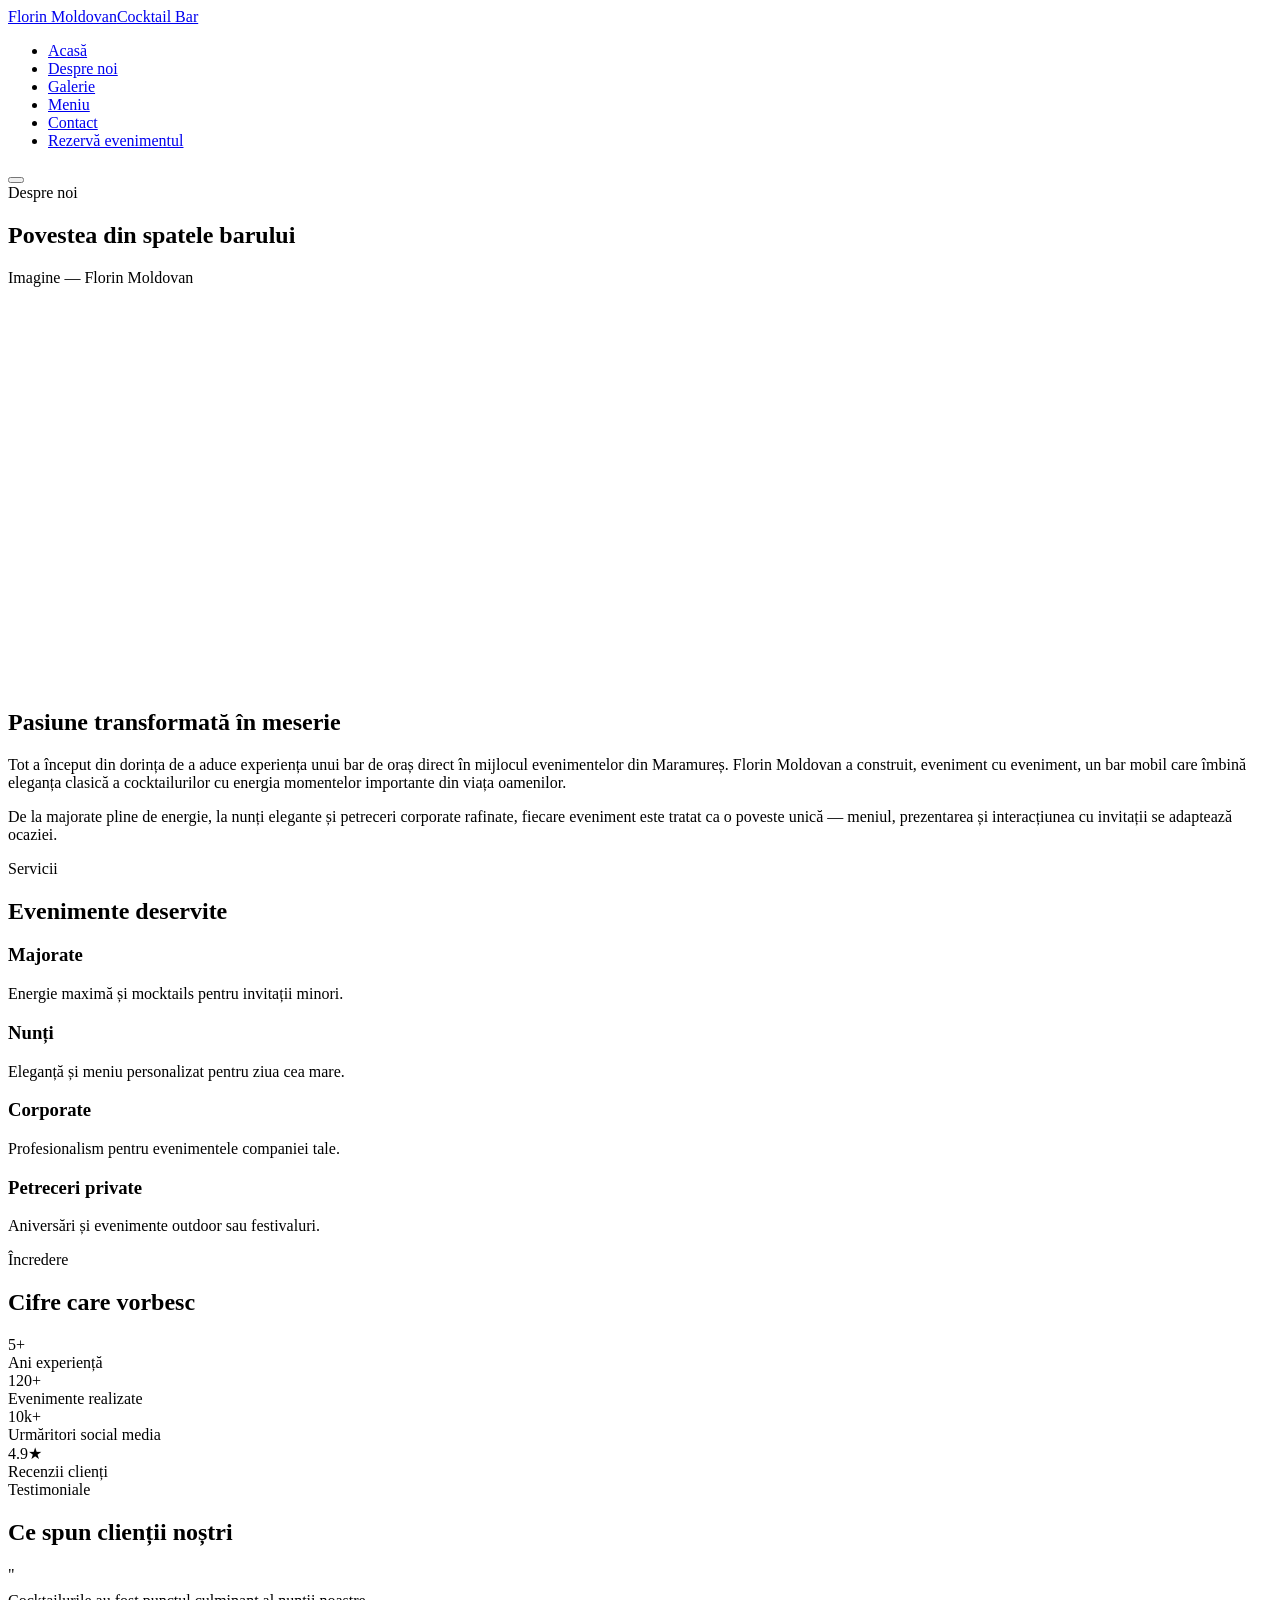
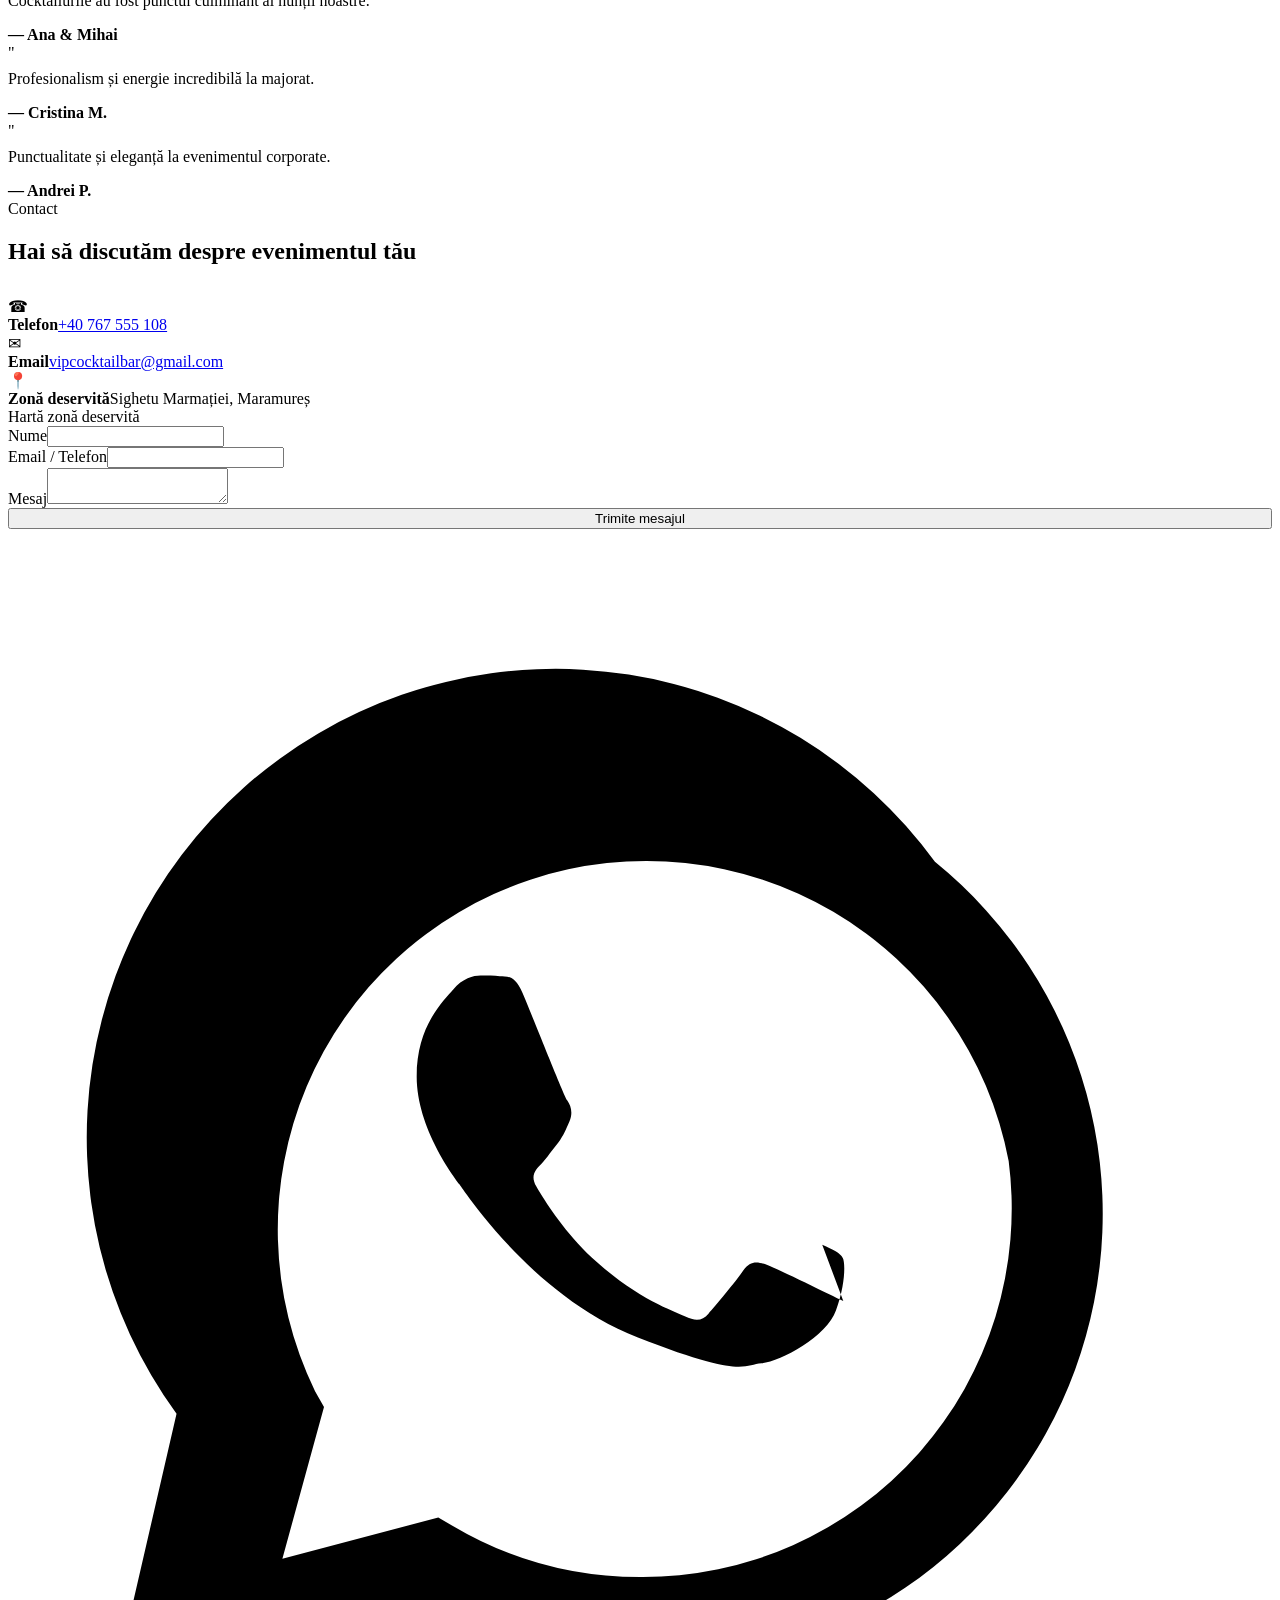
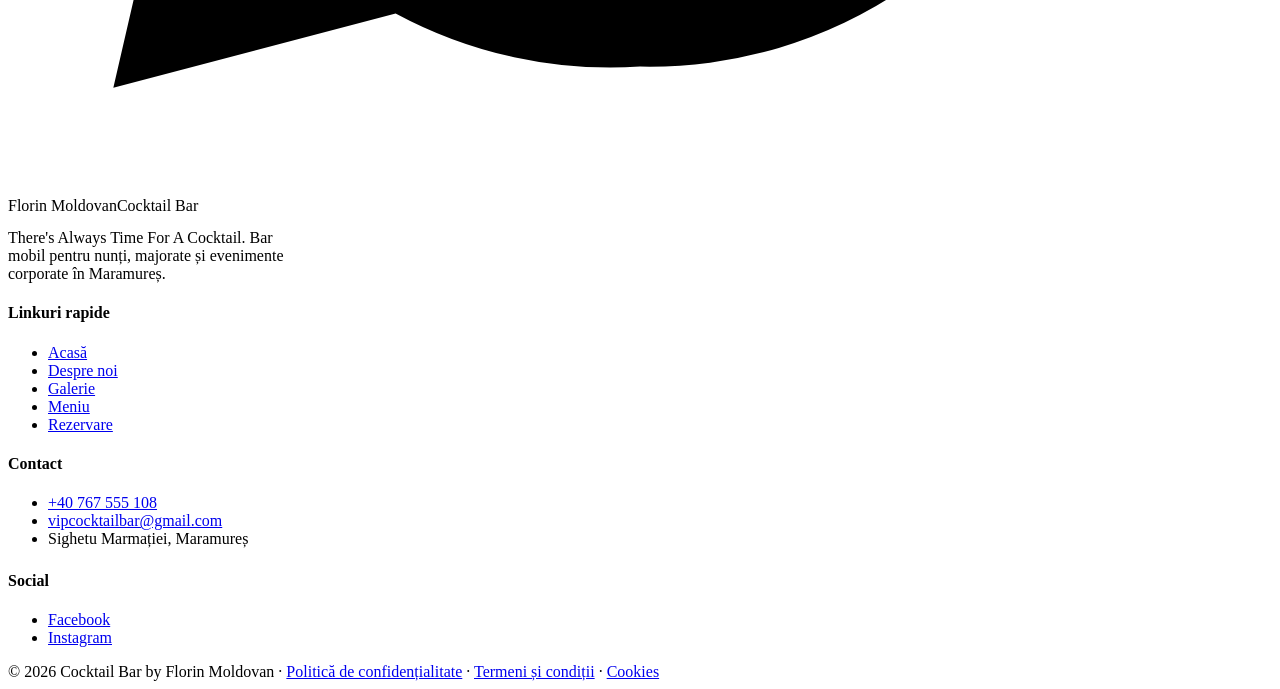
==== index.html @ de0e1ce4 "Add files via upload" ====
<!DOCTYPE html>
<html lang="ro">
<head>
<meta charset="UTF-8">
<meta name="viewport" content="width=device-width, initial-scale=1.0">
<title>Despre noi | Cocktail Bar by Florin Moldovan</title>
<meta name="description" content="Povestea lui Florin Moldovan și a barului mobil de cocktailuri din Maramureș.">
<link rel="preconnect" href="https://fonts.googleapis.com">
<link href="https://fonts.googleapis.com/css2?family=Cormorant:ital,wght@0,500;0,600;1,500&family=Cinzel:wght@500;600&family=Jost:wght@400;500;600&display=swap" rel="stylesheet">
<link rel="stylesheet" href="css/style.css">
</head>
<body>

<header class="site-header">
  <div class="container">
    <a href="index.html" class="logo">Florin Moldovan<span>Cocktail Bar</span></a>
    <nav>
      <ul class="nav-links">
        <li><a href="index.html">Acasă</a></li>
        <li><a href="despre.html" class="active">Despre noi</a></li>
        <li><a href="galerie.html">Galerie</a></li>
        <li><a href="meniu.html">Meniu</a></li>
        <li><a href="contact.html">Contact</a></li>
        <li><a href="rezervare.html" class="btn btn-primary">Rezervă evenimentul</a></li>
      </ul>
    </nav>
    <button class="burger" aria-label="Meniu"><span></span><span></span><span></span></button>
  </div>
</header>

<section class="page-hero">
  <div class="container fade-up">
    <span class="eyebrow">Despre noi</span>
    <h1>Povestea din spatele barului</h1>
  </div>
</section>

<section style="padding-top:0;">
  <div class="container">
    <div class="grid grid-2" style="align-items:center;">
      <div class="ph fade-up" style="height:420px;">Imagine — Florin Moldovan</div>
      <div class="fade-up">
        <h2>Pasiune transformată în meserie</h2>
        <p style="margin-top:18px;">Tot a început din dorința de a aduce experiența unui bar de oraș direct în mijlocul evenimentelor din Maramureș. Florin Moldovan a construit, eveniment cu eveniment, un bar mobil care îmbină eleganța clasică a cocktailurilor cu energia momentelor importante din viața oamenilor.</p>
        <p style="margin-top:14px;">De la majorate pline de energie, la nunți elegante și petreceri corporate rafinate, fiecare eveniment este tratat ca o poveste unică — meniul, prezentarea și interacțiunea cu invitații se adaptează ocaziei.</p>
      </div>
    </div>
  </div>
</section>

<section style="background:var(--bg-charcoal);">
  <div class="container">
    <div class="section-head fade-up">
      <span class="eyebrow">Servicii</span>
      <h2>Evenimente deservite</h2>
    </div>
    <div class="grid grid-4">
      <div class="card fade-up"><h3>Majorate</h3><p style="margin-top:8px;">Energie maximă și mocktails pentru invitații minori.</p></div>
      <div class="card fade-up"><h3>Nunți</h3><p style="margin-top:8px;">Eleganță și meniu personalizat pentru ziua cea mare.</p></div>
      <div class="card fade-up"><h3>Corporate</h3><p style="margin-top:8px;">Profesionalism pentru evenimentele companiei tale.</p></div>
      <div class="card fade-up"><h3>Petreceri private</h3><p style="margin-top:8px;">Aniversări și evenimente outdoor sau festivaluri.</p></div>
    </div>
  </div>
</section>

<section>
  <div class="container">
    <div class="section-head fade-up">
      <span class="eyebrow">Încredere</span>
      <h2>Cifre care vorbesc</h2>
    </div>
    <div class="stats fade-up">
      <div><div class="stat-num">5+</div><div class="stat-label">Ani experiență</div></div>
      <div><div class="stat-num">120+</div><div class="stat-label">Evenimente realizate</div></div>
      <div><div class="stat-num">10k+</div><div class="stat-label">Urmăritori social media</div></div>
      <div><div class="stat-num">4.9★</div><div class="stat-label">Recenzii clienți</div></div>
    </div>
  </div>
</section>

<section style="background:var(--bg-charcoal);">
  <div class="container">
    <div class="section-head fade-up">
      <span class="eyebrow">Testimoniale</span>
      <h2>Ce spun clienții noștri</h2>
    </div>
    <div class="grid grid-3">
      <div class="card fade-up"><span class="quote-mark">"</span><p style="margin-top:8px;">Cocktailurile au fost punctul culminant al nunții noastre.</p><strong style="display:block;margin-top:14px;color:var(--ivory-text);">— Ana &amp; Mihai</strong></div>
      <div class="card fade-up"><span class="quote-mark">"</span><p style="margin-top:8px;">Profesionalism și energie incredibilă la majorat.</p><strong style="display:block;margin-top:14px;color:var(--ivory-text);">— Cristina M.</strong></div>
      <div class="card fade-up"><span class="quote-mark">"</span><p style="margin-top:8px;">Punctualitate și eleganță la evenimentul corporate.</p><strong style="display:block;margin-top:14px;color:var(--ivory-text);">— Andrei P.</strong></div>
    </div>
  </div>
</section>

<section class="contact-section" id="contact">
  <div class="container">
    <div class="contact-grid">
      <div class="fade-up">
        <span class="eyebrow">Contact</span>
        <h2>Hai să discutăm despre evenimentul tău</h2>
        <div style="margin-top:32px;">
          <div class="contact-info-item"><span class="icon">☎</span><div><strong>Telefon</strong><a href="tel:+40767555108">+40 767 555 108</a></div></div>
          <div class="contact-info-item"><span class="icon">✉</span><div><strong>Email</strong><a href="mailto:vipcocktailbar@gmail.com">vipcocktailbar@gmail.com</a></div></div>
          <div class="contact-info-item"><span class="icon">📍</span><div><strong>Zonă deservită</strong><span style="color:var(--text-muted);">Sighetu Marmației, Maramureș</span></div></div>
        </div>
        <div class="ph map-ph">Hartă zonă deservită</div>
      </div>
      <div class="card fade-up">
        <form data-form>
          <div class="form-field"><label for="c-name">Nume</label><input type="text" id="c-name" required></div>
          <div class="form-field"><label for="c-contact">Email / Telefon</label><input type="text" id="c-contact" required></div>
          <div class="form-field"><label for="c-message">Mesaj</label><textarea id="c-message" required></textarea></div>
          <button type="submit" class="btn btn-primary" style="width:100%;">Trimite mesajul</button>
          <p class="form-success" style="display:none;color:var(--gold-300);margin-top:14px;">Mulțumim! Te contactăm cât mai rapid.</p>
        </form>
      </div>
    </div>
  </div>
</section>

<a href="https://wa.me/40767555108" class="whatsapp-float" aria-label="WhatsApp" target="_blank" rel="noopener">
  <svg viewBox="0 0 24 24"><path d="M17.6 6.32A8.6 8.6 0 0 0 3.2 16.8L2 22l5.36-1.41A8.6 8.6 0 0 0 12 21.6a8.6 8.6 0 0 0 5.6-15.28ZM12 19.9a7 7 0 0 1-3.57-.98l-.26-.15-2.96.78.79-2.88-.17-.3A7 7 0 1 1 19 12a7 7 0 0 1-7 7.9Zm3.86-5.24c-.21-.1-1.24-.61-1.43-.68-.19-.07-.33-.1-.47.1-.14.21-.54.68-.66.82-.12.14-.24.15-.45.05-.21-.1-.88-.32-1.67-1.03-.62-.55-1.03-1.23-1.15-1.44-.12-.21-.01-.32.1-.43.1-.1.21-.27.32-.4.1-.14.14-.24.21-.4.07-.16.03-.3-.04-.4-.07-.1-.62-1.5-.85-2.04-.15-.36-.31-.31-.43-.32-.11-.01-.24-.01-.37-.01-.13 0-.34.05-.52.27-.18.21-.69.68-.69 1.65 0 .97.71 1.91.81 2.04.1.13 1.39 2.13 3.39 2.91 1.99.78 1.99.52 2.35.49.36-.03 1.24-.51 1.41-1 .18-.49.18-.91.13-1-.05-.1-.18-.15-.39-.25Z"/></svg>
</a>

<footer>
  <div class="container">
    <div class="footer-grid">
      <div>
        <div class="logo">Florin Moldovan<span>Cocktail Bar</span></div>
        <p style="margin-top:14px;max-width:280px;">There's Always Time For A Cocktail. Bar mobil pentru nunți, majorate și evenimente corporate în Maramureș.</p>
      </div>
      <div>
        <h4>Linkuri rapide</h4>
        <ul>
          <li><a href="index.html">Acasă</a></li>
          <li><a href="despre.html">Despre noi</a></li>
          <li><a href="galerie.html">Galerie</a></li>
          <li><a href="meniu.html">Meniu</a></li>
          <li><a href="rezervare.html">Rezervare</a></li>
        </ul>
      </div>
      <div>
        <h4>Contact</h4>
        <ul>
          <li><a href="tel:+40767555108">+40 767 555 108</a></li>
          <li><a href="mailto:vipcocktailbar@gmail.com">vipcocktailbar@gmail.com</a></li>
          <li><span style="color:var(--text-muted);">Sighetu Marmației, Maramureș</span></li>
        </ul>
        <h4 style="margin-top:24px;">Social</h4>
        <ul>
          <li><a href="#" target="_blank" rel="noopener">Facebook</a></li>
          <li><a href="#" target="_blank" rel="noopener">Instagram</a></li>
        </ul>
      </div>
    </div>
    <div class="footer-bottom">
      © 2026 Cocktail Bar by Florin Moldovan · <a href="#">Politică de confidențialitate</a> · <a href="#">Termeni și condiții</a> · <a href="#">Cookies</a>
    </div>
  </div>
</footer>

<script src="js/main.js"></script>
</body>
</html>
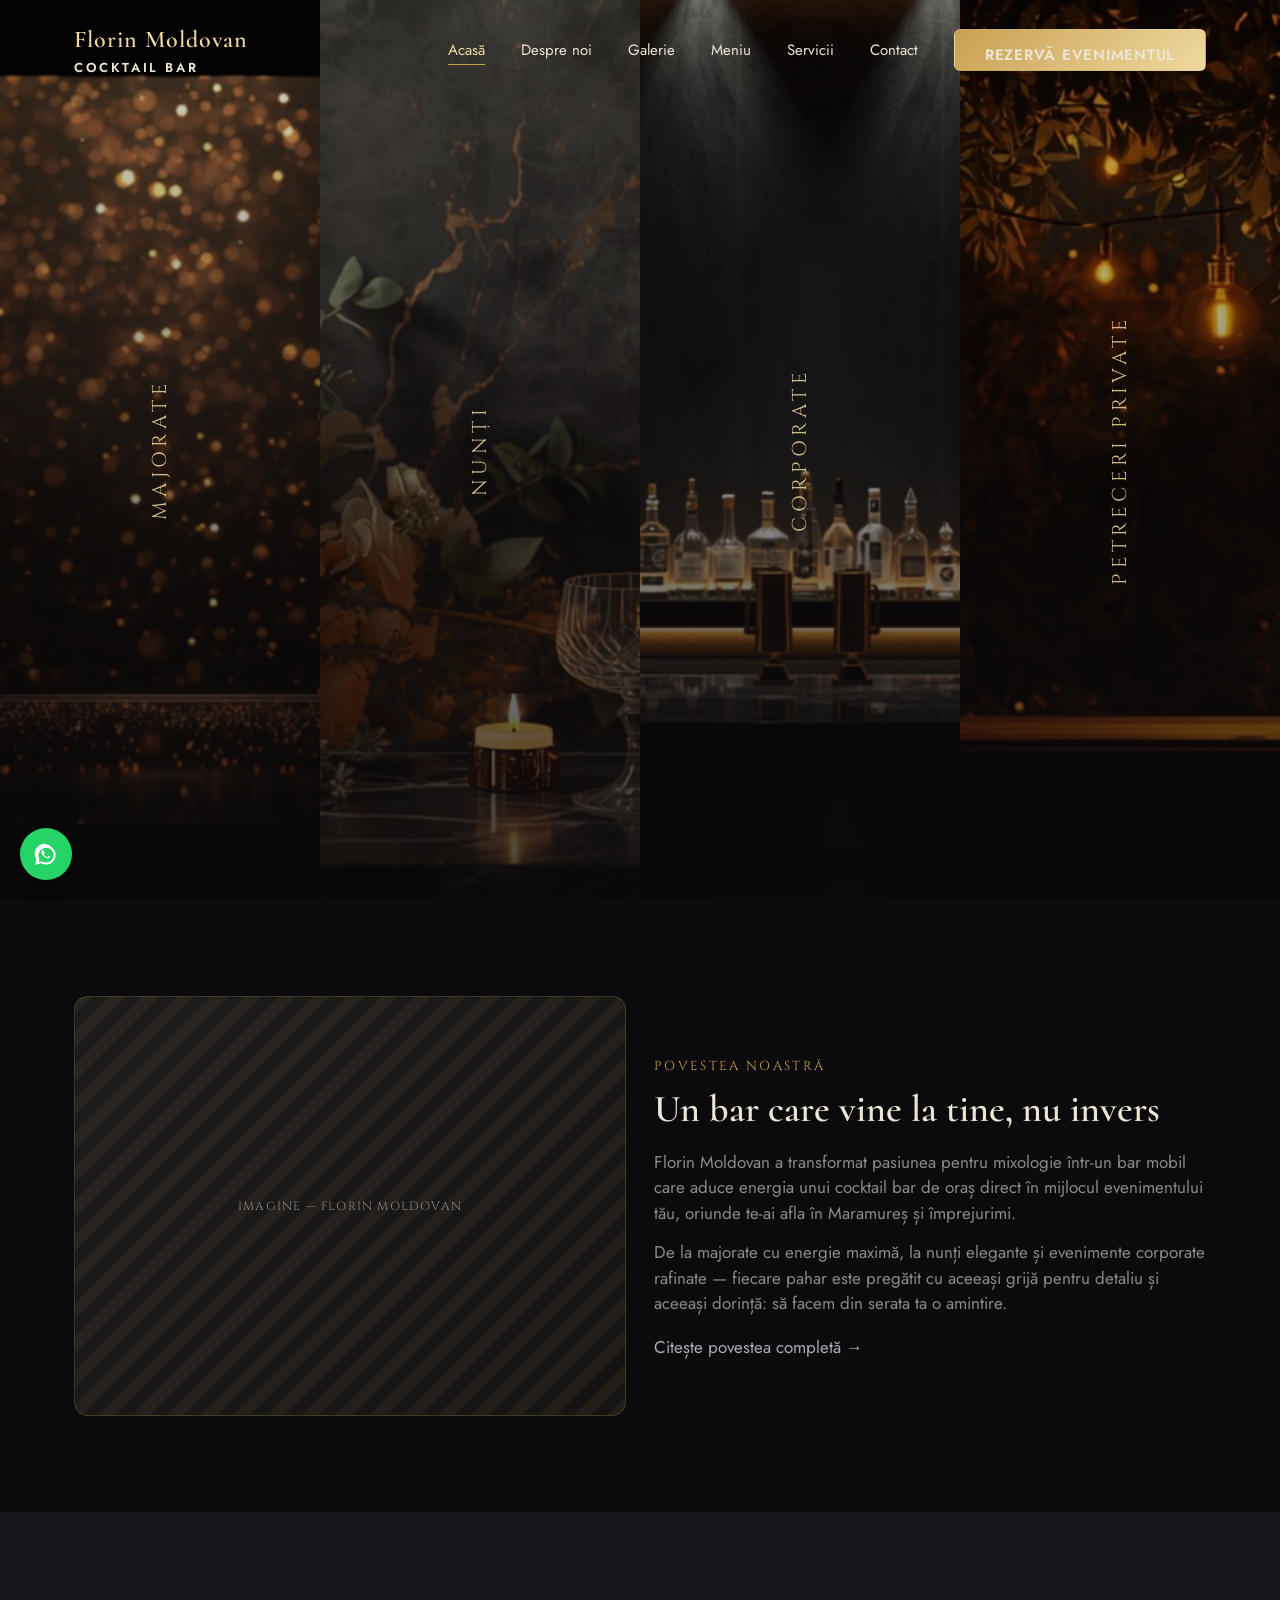
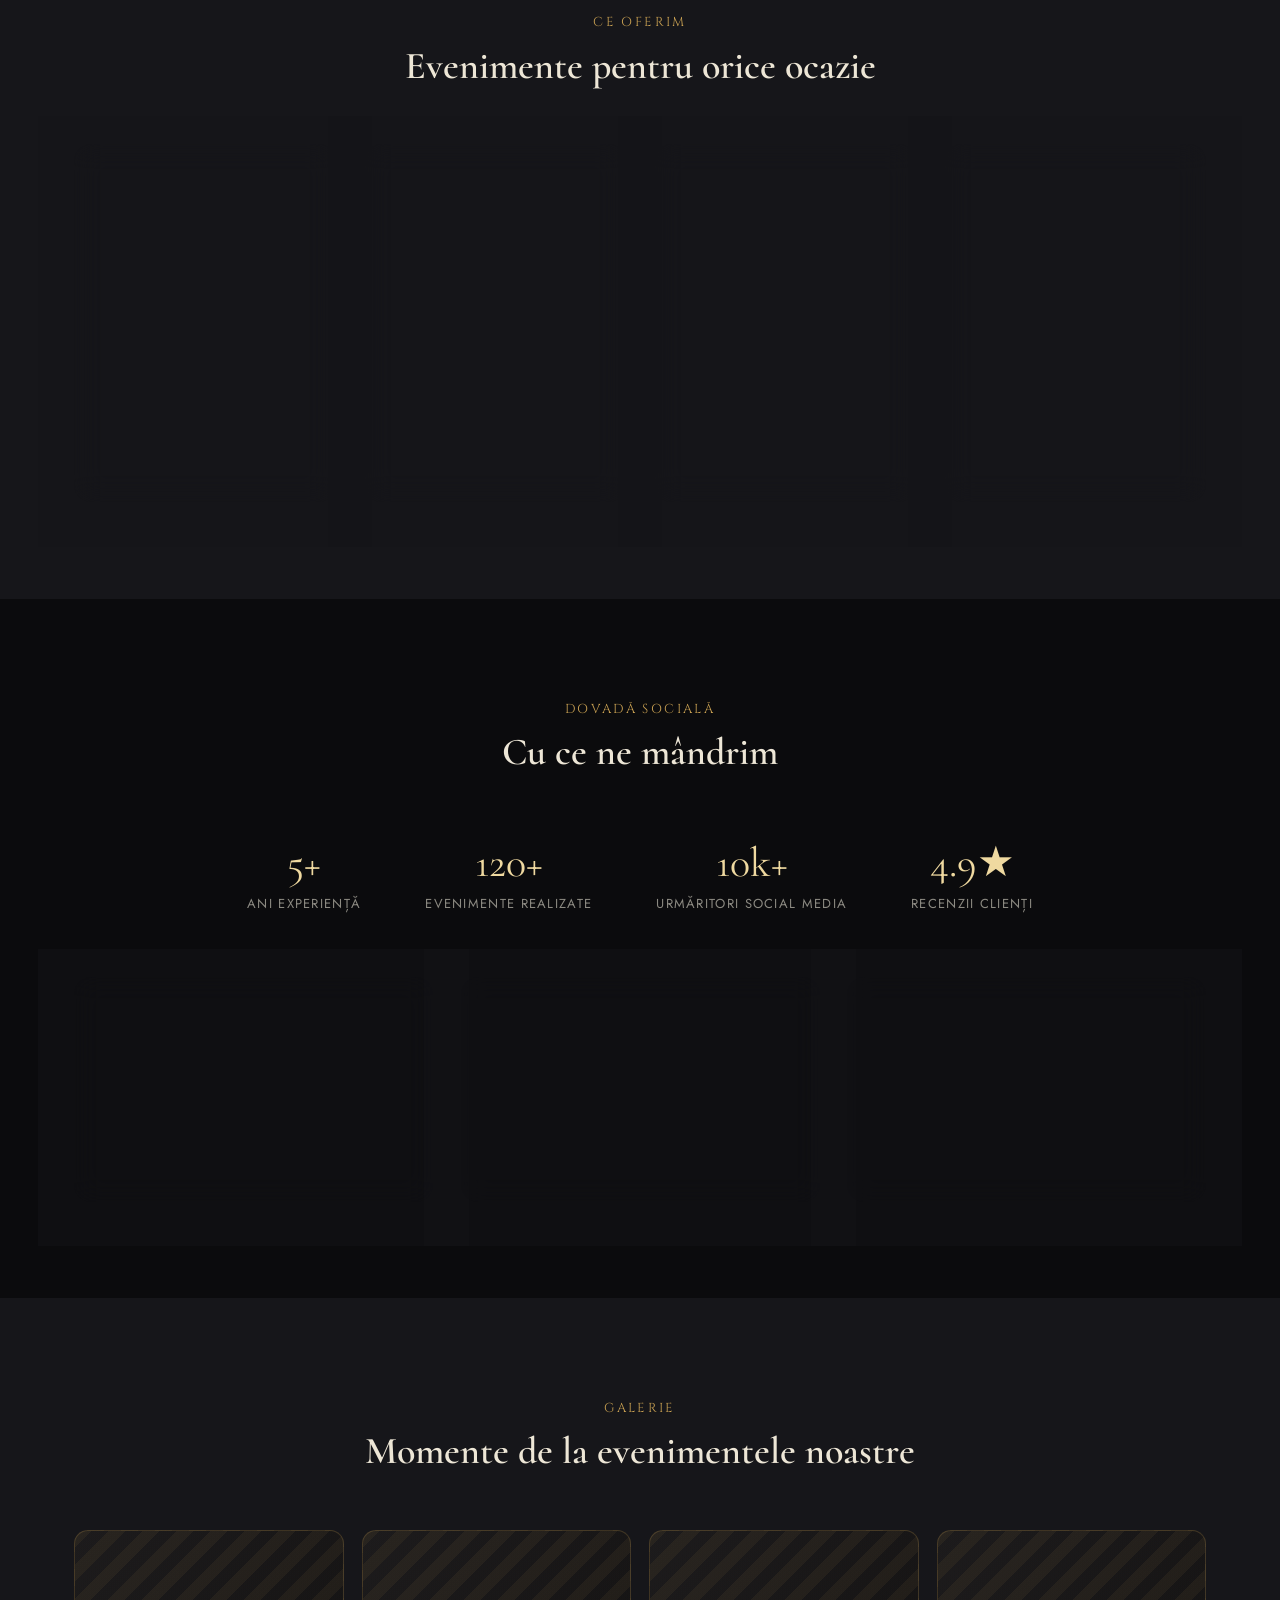
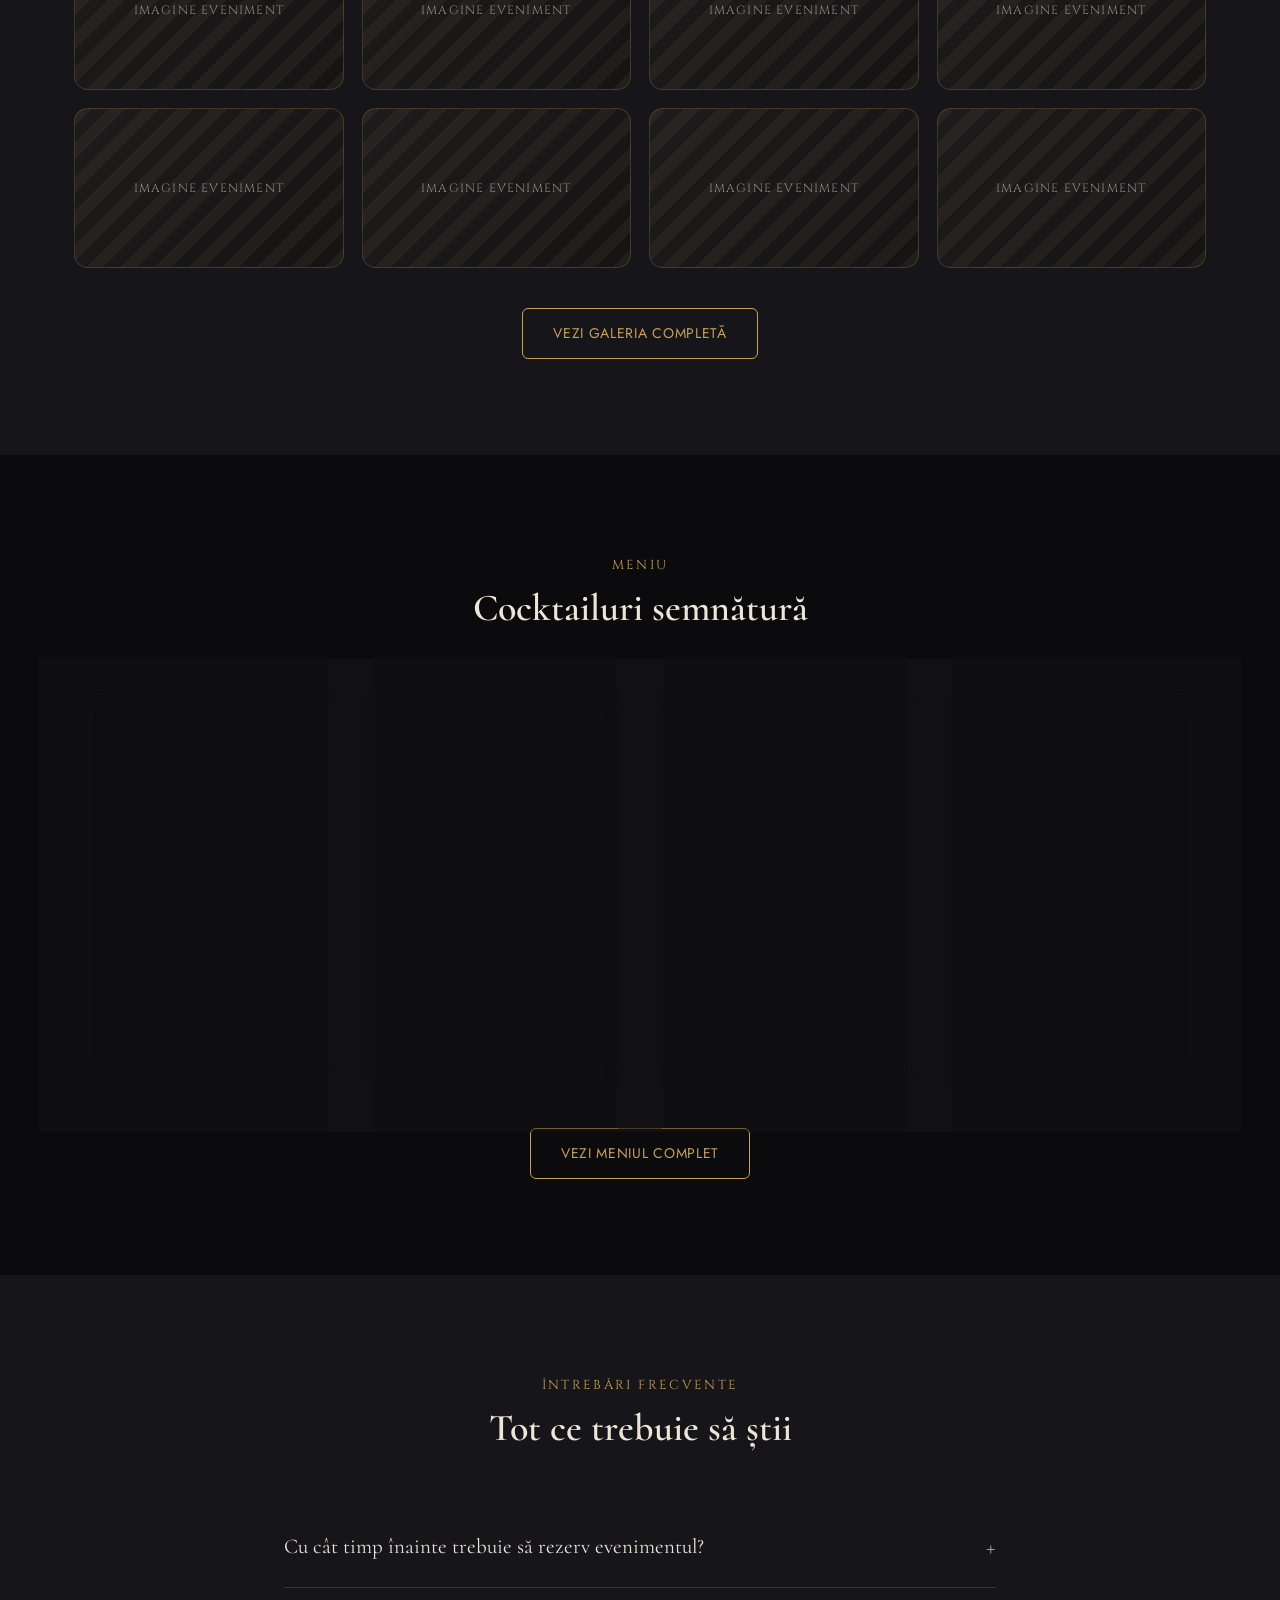
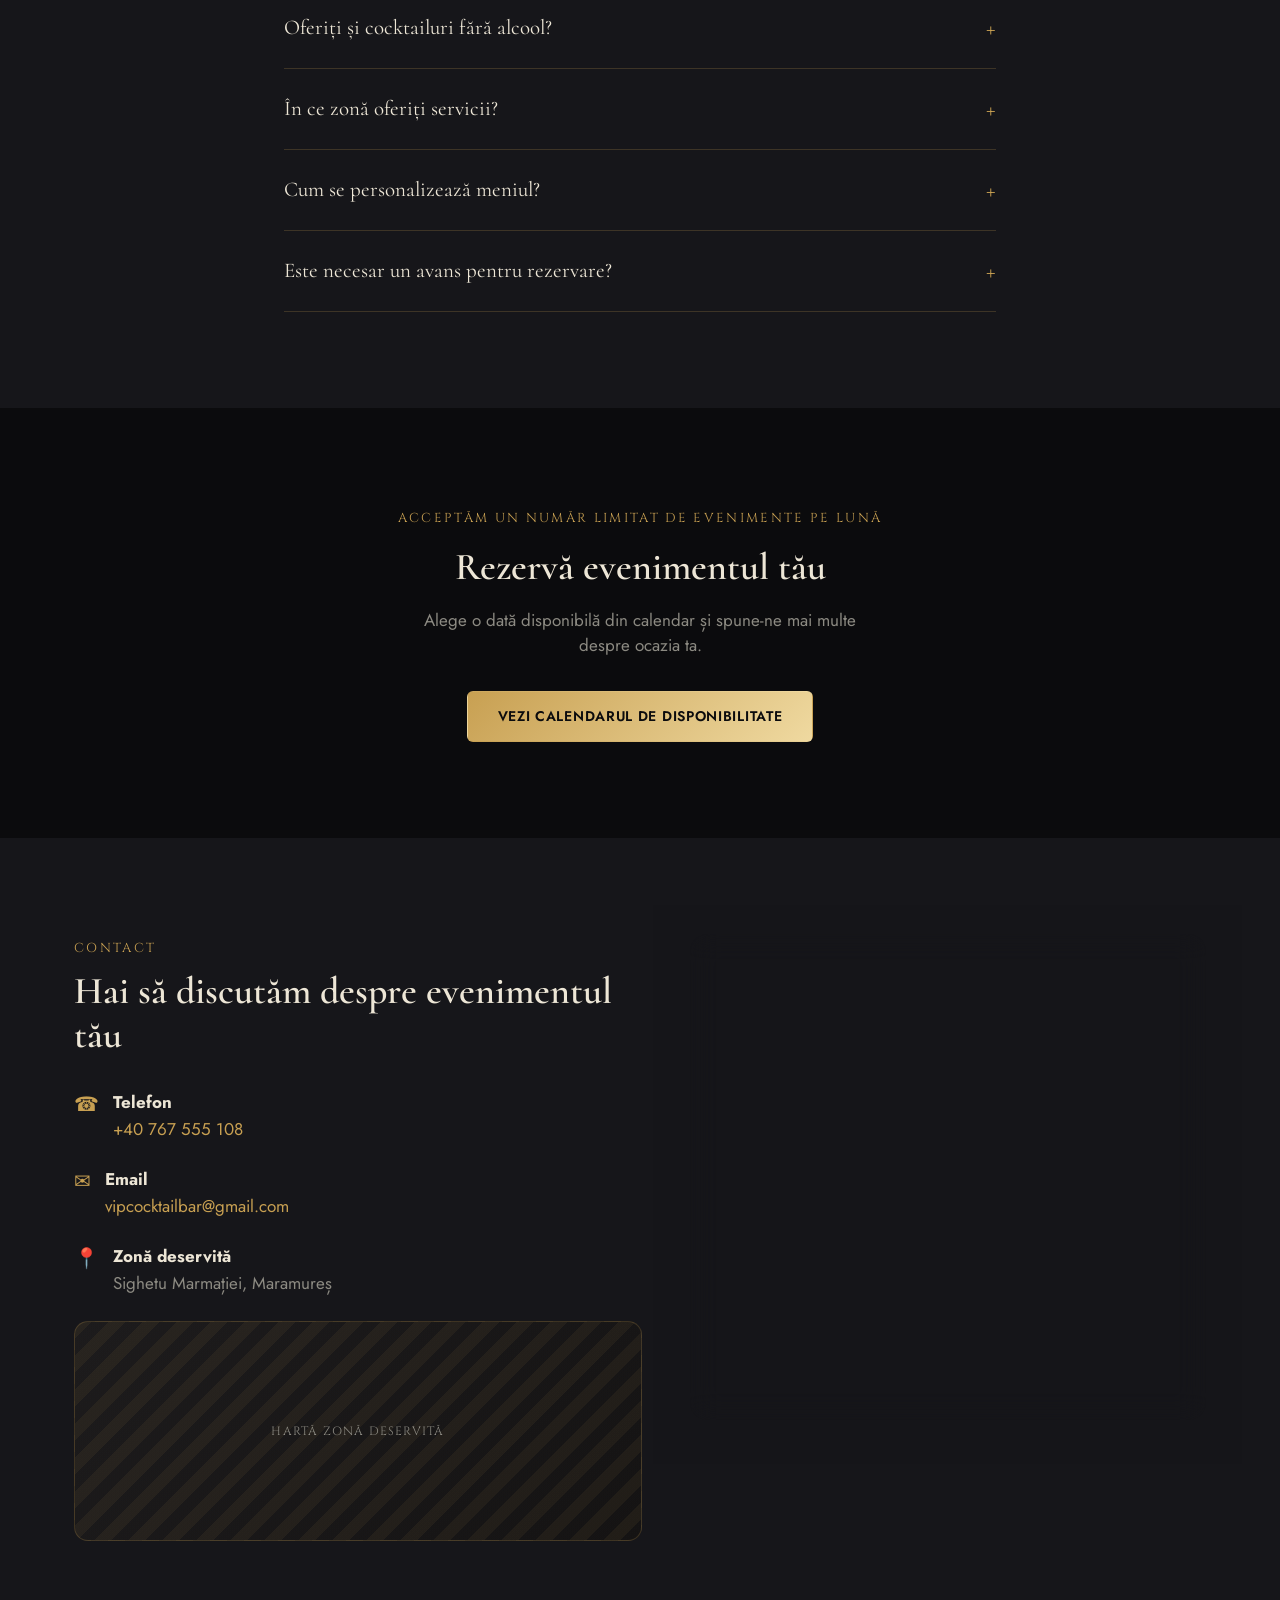
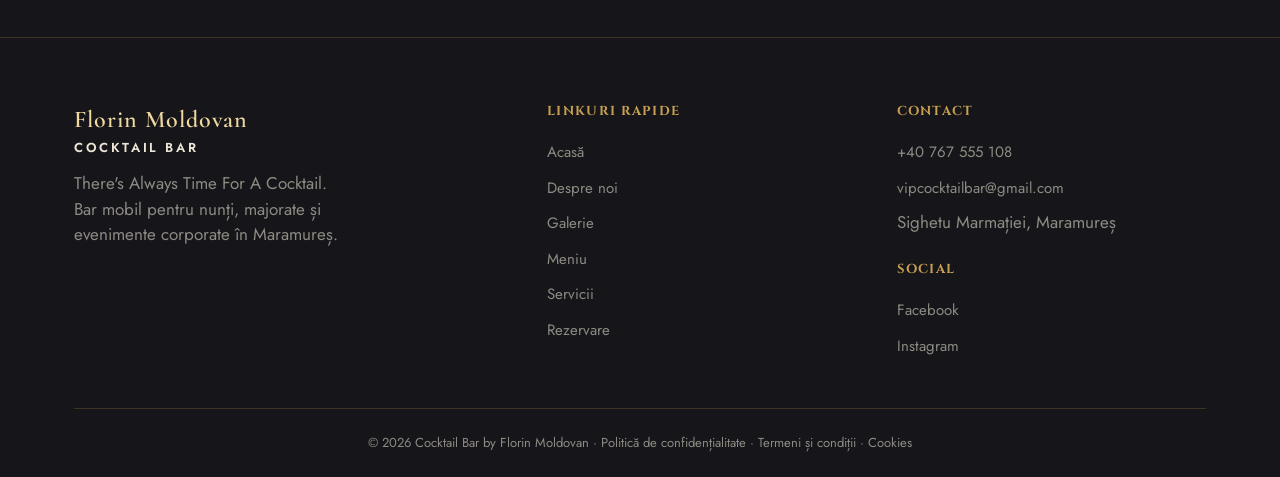
==== commit 403df3ec: "Initial commit: FlorinWebsite static site Co-Authored-By: Claude Sonnet 4.6 <noreply@anthropic.com>" ====
--- a/index.html
+++ b/index.html
@@ -3,8 +3,8 @@
 <head>
 <meta charset="UTF-8">
 <meta name="viewport" content="width=device-width, initial-scale=1.0">
-<title>Despre noi | Cocktail Bar by Florin Moldovan</title>
-<meta name="description" content="Povestea lui Florin Moldovan și a barului mobil de cocktailuri din Maramureș.">
+<title>Cocktail Bar by Florin Moldovan | Bar mobil pentru evenimente, Maramureș</title>
+<meta name="description" content="Bar mobil de cocktailuri pentru nunți, majorate și evenimente corporate în Maramureș. There's Always Time For A Cocktail.">
 <link rel="preconnect" href="https://fonts.googleapis.com">
 <link href="https://fonts.googleapis.com/css2?family=Cormorant:ital,wght@0,500;0,600;1,500&family=Cinzel:wght@500;600&family=Jost:wght@400;500;600&display=swap" rel="stylesheet">
 <link rel="stylesheet" href="css/style.css">
@@ -16,10 +16,11 @@
     <a href="index.html" class="logo">Florin Moldovan<span>Cocktail Bar</span></a>
     <nav>
       <ul class="nav-links">
-        <li><a href="index.html">Acasă</a></li>
-        <li><a href="despre.html" class="active">Despre noi</a></li>
+        <li><a href="index.html" class="active">Acasă</a></li>
+        <li><a href="despre.html">Despre noi</a></li>
         <li><a href="galerie.html">Galerie</a></li>
         <li><a href="meniu.html">Meniu</a></li>
+        <li><a href="servicii.html">Servicii</a></li>
         <li><a href="contact.html">Contact</a></li>
         <li><a href="rezervare.html" class="btn btn-primary">Rezervă evenimentul</a></li>
       </ul>
@@ -28,46 +29,80 @@
   </div>
 </header>
 
-<section class="page-hero">
-  <div class="container fade-up">
-    <span class="eyebrow">Despre noi</span>
-    <h1>Povestea din spatele barului</h1>
-  </div>
-</section>
-
-<section style="padding-top:0;">
+<!-- HERO: column hover -->
+<div class="col-hero">
+  <a class="col-hero-item" href="servicii.html#serviciu-majorate" data-target="servicii.html#serviciu-majorate" style="background-image:url('images/hero-majorate.jpg');">
+    <div class="col-hero-title"><span>Majorate</span></div>
+    <div class="col-hero-sub">Energie maximă, mocktails, prezentare spectaculoasă</div>
+  </a>
+  <a class="col-hero-item" href="servicii.html#serviciu-nunti" data-target="servicii.html#serviciu-nunti" style="background-image:url('images/hero-nunti.jpg');">
+    <div class="col-hero-title"><span>Nunți</span></div>
+    <div class="col-hero-sub">Eleganță, poveste vizuală, meniu personalizat</div>
+  </a>
+  <a class="col-hero-item" href="servicii.html#serviciu-corporate" data-target="servicii.html#serviciu-corporate" style="background-image:url('images/hero-corporate.jpg');">
+    <div class="col-hero-title"><span>Corporate</span></div>
+    <div class="col-hero-sub">Profesionalism, oferte personalizate</div>
+  </a>
+  <a class="col-hero-item" href="servicii.html#serviciu-privat" data-target="servicii.html#serviciu-privat" style="background-image:url('images/hero-privat.jpg');">
+    <div class="col-hero-title"><span>Petreceri private</span></div>
+    <div class="col-hero-sub">Aniversări, evenimente outdoor, festivaluri private</div>
+  </a>
+</div>
+
+<!-- POVESTEA -->
+<section>
   <div class="container">
     <div class="grid grid-2" style="align-items:center;">
       <div class="ph fade-up" style="height:420px;">Imagine — Florin Moldovan</div>
       <div class="fade-up">
-        <h2>Pasiune transformată în meserie</h2>
-        <p style="margin-top:18px;">Tot a început din dorința de a aduce experiența unui bar de oraș direct în mijlocul evenimentelor din Maramureș. Florin Moldovan a construit, eveniment cu eveniment, un bar mobil care îmbină eleganța clasică a cocktailurilor cu energia momentelor importante din viața oamenilor.</p>
-        <p style="margin-top:14px;">De la majorate pline de energie, la nunți elegante și petreceri corporate rafinate, fiecare eveniment este tratat ca o poveste unică — meniul, prezentarea și interacțiunea cu invitații se adaptează ocaziei.</p>
-      </div>
-    </div>
-  </div>
-</section>
-
+        <span class="eyebrow">Povestea noastră</span>
+        <h2>Un bar care vine la tine, nu invers</h2>
+        <p style="margin-top:18px;">Florin Moldovan a transformat pasiunea pentru mixologie într-un bar mobil care aduce energia unui cocktail bar de oraș direct în mijlocul evenimentului tău, oriunde te-ai afla în Maramureș și împrejurimi.</p>
+        <p style="margin-top:14px;">De la majorate cu energie maximă, la nunți elegante și evenimente corporate rafinate — fiecare pahar este pregătit cu aceeași grijă pentru detaliu și aceeași dorință: să facem din serata ta o amintire.</p>
+        <a href="despre.html" class="btn-ghost" style="margin-top:18px;display:inline-block;">Citește povestea completă →</a>
+      </div>
+    </div>
+  </div>
+</section>
+
+<!-- CE OFERIM -->
 <section style="background:var(--bg-charcoal);">
   <div class="container">
     <div class="section-head fade-up">
-      <span class="eyebrow">Servicii</span>
-      <h2>Evenimente deservite</h2>
+      <span class="eyebrow">Ce oferim</span>
+      <h2>Evenimente pentru orice ocazie</h2>
     </div>
     <div class="grid grid-4">
-      <div class="card fade-up"><h3>Majorate</h3><p style="margin-top:8px;">Energie maximă și mocktails pentru invitații minori.</p></div>
-      <div class="card fade-up"><h3>Nunți</h3><p style="margin-top:8px;">Eleganță și meniu personalizat pentru ziua cea mare.</p></div>
-      <div class="card fade-up"><h3>Corporate</h3><p style="margin-top:8px;">Profesionalism pentru evenimentele companiei tale.</p></div>
-      <div class="card fade-up"><h3>Petreceri private</h3><p style="margin-top:8px;">Aniversări și evenimente outdoor sau festivaluri.</p></div>
-    </div>
-  </div>
-</section>
-
+      <div class="card fade-up">
+        <div class="ph" style="height:120px;margin-bottom:18px;">Majorate</div>
+        <h3>Majorate</h3>
+        <p style="margin-top:8px;">Energie maximă, mocktails pentru invitații minori, prezentare spectaculoasă.</p>
+      </div>
+      <div class="card fade-up">
+        <div class="ph" style="height:120px;margin-bottom:18px;">Nunți</div>
+        <h3>Nunți</h3>
+        <p style="margin-top:8px;">Eleganță, poveste vizuală, meniu personalizat pentru ziua cea mare.</p>
+      </div>
+      <div class="card fade-up">
+        <div class="ph" style="height:120px;margin-bottom:18px;">Corporate</div>
+        <h3>Corporate</h3>
+        <p style="margin-top:8px;">Profesionalism, oferte personalizate pentru evenimente de companie.</p>
+      </div>
+      <div class="card fade-up">
+        <div class="ph" style="height:120px;margin-bottom:18px;">Petreceri private</div>
+        <h3>Petreceri private</h3>
+        <p style="margin-top:8px;">Aniversări, evenimente outdoor și festivaluri private.</p>
+      </div>
+    </div>
+  </div>
+</section>
+
+<!-- DOVADA SOCIALA -->
 <section>
   <div class="container">
     <div class="section-head fade-up">
-      <span class="eyebrow">Încredere</span>
-      <h2>Cifre care vorbesc</h2>
+      <span class="eyebrow">Dovadă socială</span>
+      <h2>Cu ce ne mândrim</h2>
     </div>
     <div class="stats fade-up">
       <div><div class="stat-num">5+</div><div class="stat-label">Ani experiență</div></div>
@@ -75,23 +110,129 @@
       <div><div class="stat-num">10k+</div><div class="stat-label">Urmăritori social media</div></div>
       <div><div class="stat-num">4.9★</div><div class="stat-label">Recenzii clienți</div></div>
     </div>
-  </div>
-</section>
-
+    <div class="grid grid-3" style="margin-top:64px;">
+      <div class="card fade-up">
+        <span class="quote-mark">"</span>
+        <p style="margin-top:8px;">Cocktailurile au fost punctul culminant al nunții noastre. Recomand din tot sufletul!</p>
+        <strong style="display:block;margin-top:14px;color:var(--ivory-text);">— Ana &amp; Mihai</strong>
+      </div>
+      <div class="card fade-up">
+        <span class="quote-mark">"</span>
+        <p style="margin-top:8px;">Profesionalism și energie incredibilă la majoratul fetei mele. Toți invitații au fost încântați.</p>
+        <strong style="display:block;margin-top:14px;color:var(--ivory-text);">— Cristina M.</strong>
+      </div>
+      <div class="card fade-up">
+        <span class="quote-mark">"</span>
+        <p style="margin-top:8px;">Am colaborat pentru un eveniment corporate — punctualitate, eleganță, exact ce aveam nevoie.</p>
+        <strong style="display:block;margin-top:14px;color:var(--ivory-text);">— Andrei P., Manager Evenimente</strong>
+      </div>
+    </div>
+  </div>
+</section>
+
+<!-- GALERIE TEASER -->
 <section style="background:var(--bg-charcoal);">
   <div class="container">
     <div class="section-head fade-up">
-      <span class="eyebrow">Testimoniale</span>
-      <h2>Ce spun clienții noștri</h2>
-    </div>
-    <div class="grid grid-3">
-      <div class="card fade-up"><span class="quote-mark">"</span><p style="margin-top:8px;">Cocktailurile au fost punctul culminant al nunții noastre.</p><strong style="display:block;margin-top:14px;color:var(--ivory-text);">— Ana &amp; Mihai</strong></div>
-      <div class="card fade-up"><span class="quote-mark">"</span><p style="margin-top:8px;">Profesionalism și energie incredibilă la majorat.</p><strong style="display:block;margin-top:14px;color:var(--ivory-text);">— Cristina M.</strong></div>
-      <div class="card fade-up"><span class="quote-mark">"</span><p style="margin-top:8px;">Punctualitate și eleganță la evenimentul corporate.</p><strong style="display:block;margin-top:14px;color:var(--ivory-text);">— Andrei P.</strong></div>
-    </div>
-  </div>
-</section>
-
+      <span class="eyebrow">Galerie</span>
+      <h2>Momente de la evenimentele noastre</h2>
+    </div>
+    <div class="gallery-grid fade-up">
+      <div class="ph">Imagine eveniment</div>
+      <div class="ph">Imagine eveniment</div>
+      <div class="ph">Imagine eveniment</div>
+      <div class="ph">Imagine eveniment</div>
+      <div class="ph">Imagine eveniment</div>
+      <div class="ph">Imagine eveniment</div>
+      <div class="ph">Imagine eveniment</div>
+      <div class="ph">Imagine eveniment</div>
+    </div>
+    <div style="text-align:center;margin-top:40px;">
+      <a href="galerie.html" class="btn btn-secondary">Vezi galeria completă</a>
+    </div>
+  </div>
+</section>
+
+<!-- MENIU TEASER -->
+<section>
+  <div class="container">
+    <div class="section-head fade-up">
+      <span class="eyebrow">Meniu</span>
+      <h2>Cocktailuri semnătură</h2>
+    </div>
+    <div class="grid grid-4">
+      <div class="card cocktail-card fade-up">
+        <div class="ph">Cocktail</div>
+        <span class="badge">Best seller</span>
+        <h3>Golden Dust</h3>
+        <p class="ingredients">Gin, lichior de elderflower, praf auriu comestibil</p>
+      </div>
+      <div class="card cocktail-card fade-up">
+        <div class="ph">Cocktail</div>
+        <h3>Maramureș Mule</h3>
+        <p class="ingredients">Vodka, ginger beer, lime, mentă proaspătă</p>
+      </div>
+      <div class="card cocktail-card fade-up">
+        <div class="ph">Cocktail</div>
+        <span class="badge">Fără alcool</span>
+        <h3>Sunset Fizz</h3>
+        <p class="ingredients">Piure de fructe de pădure, lămâie, apă tonică</p>
+      </div>
+      <div class="card cocktail-card fade-up">
+        <div class="ph">Cocktail</div>
+        <h3>Onyx Old Fashioned</h3>
+        <p class="ingredients">Whisky, bitter, zahăr brun, coajă de portocală</p>
+      </div>
+    </div>
+    <div style="text-align:center;margin-top:40px;">
+      <a href="meniu.html" class="btn btn-secondary">Vezi meniul complet</a>
+    </div>
+  </div>
+</section>
+
+<!-- FAQ -->
+<section style="background:var(--bg-charcoal);">
+  <div class="container" style="max-width:760px;">
+    <div class="section-head fade-up">
+      <span class="eyebrow">Întrebări frecvente</span>
+      <h2>Tot ce trebuie să știi</h2>
+    </div>
+    <div class="fade-up">
+      <div class="faq-item">
+        <div class="faq-question"><span>Cu cât timp înainte trebuie să rezerv evenimentul?</span><span class="icon">+</span></div>
+        <div class="faq-answer"><p>Recomandăm o rezervare cu minimum 14 zile înainte de eveniment, pentru a avea timp suficient de pregătire a meniului și logisticii.</p></div>
+      </div>
+      <div class="faq-item">
+        <div class="faq-question"><span>Oferiți și cocktailuri fără alcool?</span><span class="icon">+</span></div>
+        <div class="faq-answer"><p>Da, avem o secțiune dedicată de mocktails, ideală pentru majorate și invitații minori sau care nu consumă alcool.</p></div>
+      </div>
+      <div class="faq-item">
+        <div class="faq-question"><span>În ce zonă oferiți servicii?</span><span class="icon">+</span></div>
+        <div class="faq-answer"><p>Deservim Sighetu Marmației și împrejurimile din Maramureș. Pentru distanțe mai mari, se poate aplica o taxă de deplasare suplimentară.</p></div>
+      </div>
+      <div class="faq-item">
+        <div class="faq-question"><span>Cum se personalizează meniul?</span><span class="icon">+</span></div>
+        <div class="faq-answer"><p>După confirmarea rezervării, discutăm preferințele tale (tip eveniment, număr invitați, buget) și construim un meniu personalizat.</p></div>
+      </div>
+      <div class="faq-item">
+        <div class="faq-question"><span>Este necesar un avans pentru rezervare?</span><span class="icon">+</span></div>
+        <div class="faq-answer"><p>În acest moment rezervările se confirmă prin formular și discuție directă. Plățile online vor fi disponibile în etapa următoare a site-ului.</p></div>
+      </div>
+    </div>
+  </div>
+</section>
+
+<!-- CTA FINAL -->
+<section style="text-align:center;">
+  <div class="container fade-up">
+    <span class="eyebrow">Acceptăm un număr limitat de evenimente pe lună</span>
+    <h2 style="margin-top:6px;">Rezervă evenimentul tău</h2>
+    <p style="margin:18px auto 32px;max-width:480px;">Alege o dată disponibilă din calendar și spune-ne mai multe despre ocazia ta.</p>
+    <a href="rezervare.html" class="btn btn-primary">Vezi calendarul de disponibilitate</a>
+  </div>
+</section>
+
+<!-- CONTACT SECTION (pe fiecare pagină) -->
 <section class="contact-section" id="contact">
   <div class="container">
     <div class="contact-grid">
@@ -99,17 +240,35 @@
         <span class="eyebrow">Contact</span>
         <h2>Hai să discutăm despre evenimentul tău</h2>
         <div style="margin-top:32px;">
-          <div class="contact-info-item"><span class="icon">☎</span><div><strong>Telefon</strong><a href="tel:+40767555108">+40 767 555 108</a></div></div>
-          <div class="contact-info-item"><span class="icon">✉</span><div><strong>Email</strong><a href="mailto:vipcocktailbar@gmail.com">vipcocktailbar@gmail.com</a></div></div>
-          <div class="contact-info-item"><span class="icon">📍</span><div><strong>Zonă deservită</strong><span style="color:var(--text-muted);">Sighetu Marmației, Maramureș</span></div></div>
+          <div class="contact-info-item">
+            <span class="icon">☎</span>
+            <div><strong>Telefon</strong><a href="tel:+40767555108">+40 767 555 108</a></div>
+          </div>
+          <div class="contact-info-item">
+            <span class="icon">✉</span>
+            <div><strong>Email</strong><a href="mailto:vipcocktailbar@gmail.com">vipcocktailbar@gmail.com</a></div>
+          </div>
+          <div class="contact-info-item">
+            <span class="icon">📍</span>
+            <div><strong>Zonă deservită</strong><span style="color:var(--text-muted);">Sighetu Marmației, Maramureș</span></div>
+          </div>
         </div>
         <div class="ph map-ph">Hartă zonă deservită</div>
       </div>
       <div class="card fade-up">
         <form data-form>
-          <div class="form-field"><label for="c-name">Nume</label><input type="text" id="c-name" required></div>
-          <div class="form-field"><label for="c-contact">Email / Telefon</label><input type="text" id="c-contact" required></div>
-          <div class="form-field"><label for="c-message">Mesaj</label><textarea id="c-message" required></textarea></div>
+          <div class="form-field">
+            <label for="c-name">Nume</label>
+            <input type="text" id="c-name" required>
+          </div>
+          <div class="form-field">
+            <label for="c-contact">Email / Telefon</label>
+            <input type="text" id="c-contact" required>
+          </div>
+          <div class="form-field">
+            <label for="c-message">Mesaj</label>
+            <textarea id="c-message" required></textarea>
+          </div>
           <button type="submit" class="btn btn-primary" style="width:100%;">Trimite mesajul</button>
           <p class="form-success" style="display:none;color:var(--gold-300);margin-top:14px;">Mulțumim! Te contactăm cât mai rapid.</p>
         </form>
@@ -136,6 +295,7 @@
           <li><a href="despre.html">Despre noi</a></li>
           <li><a href="galerie.html">Galerie</a></li>
           <li><a href="meniu.html">Meniu</a></li>
+          <li><a href="servicii.html">Servicii</a></li>
           <li><a href="rezervare.html">Rezervare</a></li>
         </ul>
       </div>
--- a/css/style.css
+++ b/css/style.css
@@ -0,0 +1,700 @@
+/* ============ DESIGN TOKENS ============ */
+:root{
+  --bg-onyx:#0B0B0D;
+  --bg-charcoal:#16161A;
+  --gold-500:#C8A052;
+  --gold-300:#EFD9A0;
+  --silver-400:#A8ACB3;
+  --ivory-text:#EDE6D6;
+  --text-muted:#8C8A82;
+  --glass-bg: rgba(22,22,26,0.45);
+  --glass-border: rgba(200,160,82,0.22);
+  --glass-border-hover: rgba(200,160,82,0.4);
+}
+
+*{box-sizing:border-box;margin:0;padding:0;}
+
+html{scroll-behavior:smooth;}
+
+body{
+  background:var(--bg-onyx);
+  color:var(--ivory-text);
+  font-family:'Jost',sans-serif;
+  font-size:17px;
+  line-height:1.5;
+  overflow-x:hidden;
+}
+
+h1,h2,h3{
+  font-family:'Cormorant',serif;
+  line-height:1.15;
+  font-weight:600;
+  color:var(--ivory-text);
+}
+
+h1{font-size:56px;}
+h2{font-size:38px;}
+h3{font-size:26px;}
+
+p{color:var(--text-muted);}
+
+.eyebrow{
+  font-family:'Cinzel',serif;
+  text-transform:uppercase;
+  letter-spacing:0.18em;
+  font-size:13px;
+  color:var(--gold-500);
+  display:inline-block;
+  margin-bottom:12px;
+}
+
+a{color:var(--gold-500);text-decoration:none;}
+
+img{max-width:100%;display:block;}
+
+.container{
+  max-width:1180px;
+  margin:0 auto;
+  padding:0 24px;
+}
+
+section{padding:96px 0;}
+
+/* ============ PLACEHOLDER IMAGES ============ */
+.ph{
+  background:
+    repeating-linear-gradient(135deg, rgba(200,160,82,0.10) 0 12px, rgba(200,160,82,0.04) 12px 24px),
+    linear-gradient(135deg, var(--bg-charcoal), #0e0e11);
+  border:1px solid var(--glass-border);
+  display:flex;
+  align-items:center;
+  justify-content:center;
+  color:var(--text-muted);
+  font-family:'Cinzel',serif;
+  font-size:12px;
+  letter-spacing:0.1em;
+  text-transform:uppercase;
+  text-align:center;
+  min-height:160px;
+  border-radius:14px;
+}
+
+/* ============ HEADER ============ */
+.site-header{
+  position:fixed;
+  top:0;left:0;right:0;
+  z-index:1000;
+  padding:22px 0;
+  transition:background 300ms ease, backdrop-filter 300ms ease, padding 300ms ease, box-shadow 300ms ease;
+}
+.site-header.scrolled{
+  background:rgba(11,11,13,0.85);
+  backdrop-filter:blur(14px);
+  padding:14px 0;
+  box-shadow:0 4px 20px rgba(0,0,0,0.4);
+}
+.site-header .container{
+  display:flex;
+  align-items:center;
+  justify-content:space-between;
+}
+.logo{
+  font-family:'Cormorant',serif;
+  font-size:24px;
+  letter-spacing:0.04em;
+  color:var(--gold-300);
+  font-weight:600;
+}
+.logo span{color:var(--ivory-text);font-size:13px;display:block;font-family:'Jost',sans-serif;letter-spacing:0.2em;text-transform:uppercase;}
+
+.nav-links{
+  display:flex;
+  gap:36px;
+  list-style:none;
+  align-items:center;
+}
+.nav-links a{
+  color:var(--ivory-text);
+  font-size:15px;
+  position:relative;
+  padding-bottom:4px;
+}
+.nav-links a::after{
+  content:'';
+  position:absolute;
+  left:0;bottom:0;
+  width:0;height:1px;
+  background:var(--gold-500);
+  transition:width 250ms ease-out;
+}
+.nav-links a:hover::after,
+.nav-links a.active::after{width:100%;}
+.nav-links a.active{color:var(--gold-300);}
+
+.burger{
+  display:none;
+  flex-direction:column;
+  gap:5px;
+  cursor:pointer;
+  background:none;
+  border:none;
+  z-index:1100;
+}
+.burger span{width:26px;height:2px;background:var(--ivory-text);}
+
+/* ============ BUTTONS ============ */
+.btn{
+  display:inline-block;
+  font-family:'Jost',sans-serif;
+  text-transform:uppercase;
+  letter-spacing:0.05em;
+  font-size:14px;
+  padding:14px 30px;
+  border-radius:6px;
+  cursor:pointer;
+  transition:transform 250ms ease-out, box-shadow 250ms ease-out, border-color 250ms ease-out;
+  border:1px solid transparent;
+}
+.btn:hover{transform:scale(1.02);}
+
+.btn-primary{
+  background:linear-gradient(135deg, var(--gold-500), var(--gold-300));
+  color:var(--bg-onyx);
+  font-weight:600;
+}
+.btn-primary:hover{box-shadow:0 0 24px rgba(200,160,82,0.45);}
+
+.btn-secondary{
+  background:transparent;
+  border:1px solid var(--gold-500);
+  color:var(--gold-500);
+}
+.btn-secondary:hover{box-shadow:0 0 18px rgba(200,160,82,0.25);}
+
+.btn-ghost{
+  background:none;
+  border:none;
+  color:var(--silver-400);
+  text-transform:none;
+  letter-spacing:0;
+  padding:0;
+  position:relative;
+}
+.btn-ghost::after{
+  content:'';
+  position:absolute;left:0;bottom:-3px;
+  width:0;height:1px;background:var(--silver-400);
+  transition:width 250ms ease-out;
+}
+.btn-ghost:hover::after{width:100%;}
+
+/* sticky mobile CTA */
+.sticky-cta{
+  position:fixed;
+  bottom:20px;right:20px;
+  z-index:900;
+  display:none;
+}
+.sticky-cta.show{display:block;}
+
+.whatsapp-float{
+  position:fixed;
+  bottom:20px;left:20px;
+  z-index:900;
+  width:52px;height:52px;
+  border-radius:50%;
+  background:#25D366;
+  display:flex;
+  align-items:center;
+  justify-content:center;
+  box-shadow:0 4px 16px rgba(0,0,0,0.4);
+}
+.whatsapp-float svg{width:26px;height:26px;fill:#fff;}
+
+/* ============ CARDS (glassmorphism) ============ */
+.card{
+  background:var(--glass-bg);
+  backdrop-filter:blur(14px);
+  border:1px solid var(--glass-border);
+  border-radius:18px;
+  box-shadow:0 8px 24px rgba(0,0,0,0.35), 0 0 0 1px rgba(200,160,82,0.05);
+  padding:32px;
+  transition:transform 250ms ease-out, border-color 250ms ease-out;
+}
+.card:hover{
+  transform:translateY(-4px);
+  border-color:var(--glass-border-hover);
+}
+
+.grid{
+  display:grid;
+  gap:28px;
+}
+.grid-2{grid-template-columns:repeat(2,1fr);}
+.grid-3{grid-template-columns:repeat(3,1fr);}
+.grid-4{grid-template-columns:repeat(4,1fr);}
+
+/* ============ HERO ============ */
+.hero{
+  min-height:100vh;
+  display:flex;
+  align-items:center;
+  position:relative;
+  overflow:hidden;
+}
+.hero-bg{
+  position:absolute;
+  inset:0;
+  z-index:0;
+}
+#dust-canvas{
+  position:absolute;
+  inset:0;
+  z-index:1;
+  pointer-events:none;
+}
+.hero-content{
+  position:relative;
+  z-index:2;
+  max-width:680px;
+}
+.hero h1{
+  background:linear-gradient(100deg, var(--ivory-text) 30%, var(--gold-300) 50%, var(--ivory-text) 70%);
+  background-size:200% auto;
+  -webkit-background-clip:text;
+  background-clip:text;
+  color:transparent;
+  animation:shimmer 2.4s ease-out 0.3s 1;
+}
+@keyframes shimmer{
+  0%{background-position:200% center;}
+  100%{background-position:0% center;}
+}
+.hero p.lead{
+  font-size:19px;
+  color:var(--silver-400);
+  margin:20px 0 32px;
+  max-width:480px;
+}
+.hero .cta-group{display:flex;gap:18px;flex-wrap:wrap;}
+
+/* page hero (non-home) */
+.page-hero{
+  padding:180px 0 64px;
+  text-align:center;
+}
+
+/* ============ FADE IN ON SCROLL ============ */
+.fade-up{
+  opacity:0;
+  transform:translateY(20px);
+  transition:opacity 600ms ease-out, transform 600ms ease-out;
+}
+.fade-up.in-view{opacity:1;transform:translateY(0);}
+
+/* ============ SECTION HEADER ============ */
+.section-head{
+  text-align:center;
+  max-width:640px;
+  margin:0 auto 56px;
+}
+
+/* ============ STATS / BADGES ============ */
+.stats{
+  display:flex;
+  justify-content:center;
+  gap:64px;
+  flex-wrap:wrap;
+  text-align:center;
+}
+.stat-num{
+  font-family:'Cormorant',serif;
+  font-size:42px;
+  color:var(--gold-300);
+}
+.stat-label{
+  font-size:13px;
+  text-transform:uppercase;
+  letter-spacing:0.1em;
+  color:var(--text-muted);
+}
+
+/* ============ TESTIMONIALS ============ */
+.quote-mark{
+  font-family:'Cormorant',serif;
+  font-size:48px;
+  color:var(--gold-500);
+  line-height:0.5;
+}
+
+/* ============ GALLERY ============ */
+.filters{
+  display:flex;
+  justify-content:center;
+  gap:14px;
+  margin-bottom:48px;
+  flex-wrap:wrap;
+}
+.filter-btn{
+  background:none;
+  border:1px solid var(--glass-border);
+  color:var(--text-muted);
+  padding:8px 20px;
+  border-radius:20px;
+  font-family:'Jost',sans-serif;
+  font-size:13px;
+  text-transform:uppercase;
+  letter-spacing:0.05em;
+  cursor:pointer;
+  transition:all 250ms ease-out;
+}
+.filter-btn:hover,
+.filter-btn.active{
+  border-color:var(--gold-500);
+  color:var(--gold-300);
+}
+.gallery-grid{
+  display:grid;
+  grid-template-columns:repeat(4,1fr);
+  gap:18px;
+}
+.gallery-item{
+  cursor:pointer;
+  aspect-ratio:1/1;
+  overflow:hidden;
+  border-radius:14px;
+  position:relative;
+  transition:transform 250ms ease-out;
+}
+.gallery-item:hover{transform:scale(1.03);}
+.gallery-item::after{
+  content:'';
+  position:absolute;inset:0;
+  background:rgba(200,160,82,0);
+  transition:background 250ms ease-out;
+}
+.gallery-item:hover::after{background:rgba(200,160,82,0.12);}
+.gallery-item .ph{height:100%;border-radius:14px;}
+
+.lightbox{
+  position:fixed;
+  inset:0;
+  background:rgba(11,11,13,0.9);
+  backdrop-filter:blur(10px);
+  z-index:2000;
+  display:none;
+  align-items:center;
+  justify-content:center;
+}
+.lightbox.open{display:flex;}
+.lightbox .ph{width:min(700px,80vw);height:min(500px,70vh);}
+.lightbox-close{
+  position:absolute;top:30px;right:40px;
+  color:var(--ivory-text);
+  font-size:32px;
+  cursor:pointer;
+  background:none;border:none;
+}
+
+/* ============ MENU ============ */
+.menu-categories{
+  display:flex;
+  gap:14px;
+  justify-content:center;
+  margin-bottom:48px;
+  flex-wrap:wrap;
+}
+.cocktail-card{
+  display:flex;
+  flex-direction:column;
+  gap:16px;
+}
+.cocktail-card .ph{height:180px;}
+.badge{
+  display:inline-block;
+  font-size:11px;
+  text-transform:uppercase;
+  letter-spacing:0.08em;
+  padding:4px 10px;
+  border-radius:12px;
+  background:rgba(200,160,82,0.15);
+  color:var(--gold-300);
+  border:1px solid var(--glass-border);
+  margin-bottom:8px;
+  width:fit-content;
+}
+.cocktail-card .ingredients{
+  font-size:14px;
+  color:var(--text-muted);
+}
+
+/* ============ FAQ ============ */
+.faq-item{
+  border-bottom:1px solid var(--glass-border);
+  padding:22px 0;
+}
+.faq-question{
+  display:flex;
+  justify-content:space-between;
+  align-items:center;
+  cursor:pointer;
+  font-family:'Cormorant',serif;
+  font-size:21px;
+  color:var(--ivory-text);
+}
+.faq-question .icon{color:var(--gold-500);font-size:24px;transition:transform 250ms ease-out;}
+.faq-item.open .icon{transform:rotate(45deg);}
+.faq-answer{
+  max-height:0;
+  overflow:hidden;
+  transition:max-height 300ms ease-out;
+}
+.faq-answer p{padding-top:14px;}
+
+/* ============ FORMS ============ */
+.form-field{margin-bottom:20px;}
+.form-field label{
+  display:block;
+  font-size:13px;
+  text-transform:uppercase;
+  letter-spacing:0.06em;
+  color:var(--silver-400);
+  margin-bottom:8px;
+}
+.form-field input,
+.form-field textarea,
+.form-field select{
+  width:100%;
+  background:rgba(255,255,255,0.03);
+  border:1px solid var(--glass-border);
+  border-radius:8px;
+  padding:13px 16px;
+  color:var(--ivory-text);
+  font-family:'Jost',sans-serif;
+  font-size:15px;
+  transition:border-color 250ms ease-out;
+}
+.form-field input:focus,
+.form-field textarea:focus,
+.form-field select:focus{
+  outline:none;
+  border-color:var(--gold-500);
+}
+.form-field textarea{resize:vertical;min-height:120px;}
+
+/* ============ CONTACT SECTION (repeated on all pages) ============ */
+.contact-section{
+  background:var(--bg-charcoal);
+}
+.contact-grid{
+  display:grid;
+  grid-template-columns:1.1fr 1fr;
+  gap:48px;
+  align-items:start;
+}
+.contact-info-item{
+  display:flex;
+  gap:14px;
+  align-items:flex-start;
+  margin-bottom:24px;
+}
+.contact-info-item .icon{color:var(--gold-500);font-size:20px;}
+.contact-info-item strong{display:block;color:var(--ivory-text);margin-bottom:2px;}
+.map-ph{height:220px;margin-top:24px;}
+
+/* ============ FOOTER ============ */
+footer{
+  background:var(--bg-charcoal);
+  padding:64px 0 24px;
+  border-top:1px solid var(--glass-border);
+}
+.footer-grid{
+  display:grid;
+  grid-template-columns:1.4fr 1fr 1fr;
+  gap:40px;
+  padding-bottom:40px;
+}
+.footer-grid h4{
+  font-family:'Cinzel',serif;
+  font-size:13px;
+  letter-spacing:0.1em;
+  text-transform:uppercase;
+  color:var(--gold-500);
+  margin-bottom:18px;
+}
+.footer-grid ul{list-style:none;}
+.footer-grid li{margin-bottom:10px;}
+.footer-grid a{color:var(--text-muted);font-size:15px;}
+.footer-grid a:hover{color:var(--gold-300);}
+.footer-bottom{
+  border-top:1px solid var(--glass-border);
+  padding-top:24px;
+  text-align:center;
+  font-size:13px;
+  color:var(--text-muted);
+}
+.footer-bottom a{color:var(--text-muted);}
+.footer-bottom a:hover{color:var(--gold-300);}
+
+/* ============ RESERVATION CALENDAR ============ */
+.calendar-wrap{
+  background:var(--glass-bg);
+  backdrop-filter:blur(14px);
+  border:1px solid var(--glass-border);
+  border-radius:18px;
+  padding:32px;
+}
+.calendar-grid{
+  display:grid;
+  grid-template-columns:repeat(7,1fr);
+  gap:8px;
+  margin-top:20px;
+}
+.calendar-grid .day{
+  aspect-ratio:1;
+  display:flex;
+  align-items:center;
+  justify-content:center;
+  border-radius:8px;
+  font-size:14px;
+  background:rgba(255,255,255,0.03);
+  color:var(--text-muted);
+}
+.calendar-grid .day.available{
+  background:rgba(200,160,82,0.12);
+  color:var(--gold-300);
+  cursor:pointer;
+}
+.calendar-grid .day.available:hover{background:rgba(200,160,82,0.25);}
+.calendar-grid .day.unavailable{
+  opacity:0.3;
+  text-decoration:line-through;
+}
+.calendar-grid .day.head{
+  background:none;
+  font-family:'Cinzel',serif;
+  font-size:11px;
+  text-transform:uppercase;
+}
+.legend{display:flex;gap:24px;margin-top:18px;font-size:13px;color:var(--text-muted);}
+.legend span{display:inline-flex;align-items:center;gap:8px;}
+.dot{width:10px;height:10px;border-radius:50%;display:inline-block;}
+.dot.gold{background:var(--gold-500);}
+.dot.gray{background:var(--text-muted);}
+
+.notice-box{
+  border:1px solid var(--glass-border);
+  border-left:3px solid var(--gold-500);
+  border-radius:8px;
+  padding:16px 20px;
+  font-size:14px;
+  color:var(--silver-400);
+  margin-top:24px;
+  background:rgba(200,160,82,0.05);
+}
+
+/* ============ RESPONSIVE ============ */
+@media (max-width:900px){
+  h1{font-size:40px;}
+  h2{font-size:30px;}
+  .grid-2,.grid-3,.grid-4{grid-template-columns:1fr 1fr;}
+  .gallery-grid{grid-template-columns:repeat(2,1fr);}
+  .contact-grid{grid-template-columns:1fr;}
+  .footer-grid{grid-template-columns:1fr;}
+  .nav-links{
+    position:fixed;
+    inset:0;
+    flex-direction:column;
+    justify-content:center;
+    background:var(--bg-onyx);
+    transform:scale(0.95);
+    opacity:0;
+    pointer-events:none;
+    transition:opacity 250ms ease-out, transform 250ms ease-out;
+  }
+  .nav-links.open{
+    opacity:1;
+    transform:scale(1);
+    pointer-events:auto;
+  }
+  .nav-links a{font-size:24px;}
+  .burger{display:flex;}
+}
+@media (max-width:600px){
+  .grid-2,.grid-3,.grid-4{grid-template-columns:1fr;}
+  .gallery-grid{grid-template-columns:repeat(2,1fr);}
+  .stats{gap:32px;}
+  section{padding:64px 0;}
+}
+
+/* ============ COLUMN HOVER HERO ============ */
+.col-hero{
+  display:flex;
+  height:100vh;
+  width:100%;
+}
+.col-hero-item{
+  position:relative;
+  flex:1;
+  overflow:hidden;
+  display:block;
+  cursor:pointer;
+  background:linear-gradient(135deg, var(--bg-charcoal), #0e0e11);
+  background-size:cover;
+  background-position:center;
+  transition:flex-grow 450ms ease;
+}
+.col-hero-item::before{
+  content:'';
+  position:absolute;inset:0;
+  background:linear-gradient(180deg, rgba(11,11,13,0.15) 0%, rgba(11,11,13,0.75) 100%);
+  transition:background 450ms ease;
+}
+.col-hero:hover .col-hero-item{flex-grow:0.17;}
+.col-hero:hover .col-hero-item:hover{flex-grow:2;}
+.col-hero-item:hover::before{background:linear-gradient(180deg, rgba(11,11,13,0.1) 0%, rgba(11,11,13,0.55) 100%);}
+
+.col-hero-title{
+  position:absolute;
+  inset:0;
+  z-index:2;
+  display:flex;
+  align-items:center;
+  justify-content:center;
+}
+.col-hero-title span{
+  font-family:'Cinzel',serif;
+  text-transform:uppercase;
+  letter-spacing:0.22em;
+  font-size:20px;
+  color:var(--gold-300);
+  writing-mode:vertical-rl;
+  transform:rotate(180deg);
+  white-space:nowrap;
+  opacity:0.85;
+  transition:opacity 350ms ease, font-size 350ms ease;
+}
+.col-hero-item:hover .col-hero-title span{
+  writing-mode:horizontal-tb;
+  transform:none;
+  font-size:30px;
+  opacity:1;
+  color:var(--gold-300);
+}
+.col-hero-sub{
+  position:absolute;
+  bottom:48px;left:0;right:0;
+  text-align:center;
+  z-index:2;
+  font-size:14px;
+  color:var(--ivory-text);
+  opacity:0;
+  transition:opacity 350ms ease 100ms;
+}
+.col-hero-item:hover .col-hero-sub{opacity:1;}
+
+@media (max-width:900px){
+  .col-hero{flex-direction:column;height:auto;}
+  .col-hero-item{height:220px;flex-grow:1 !important;}
+  .col-hero-title span{writing-mode:horizontal-tb;transform:none;font-size:22px;}
+}
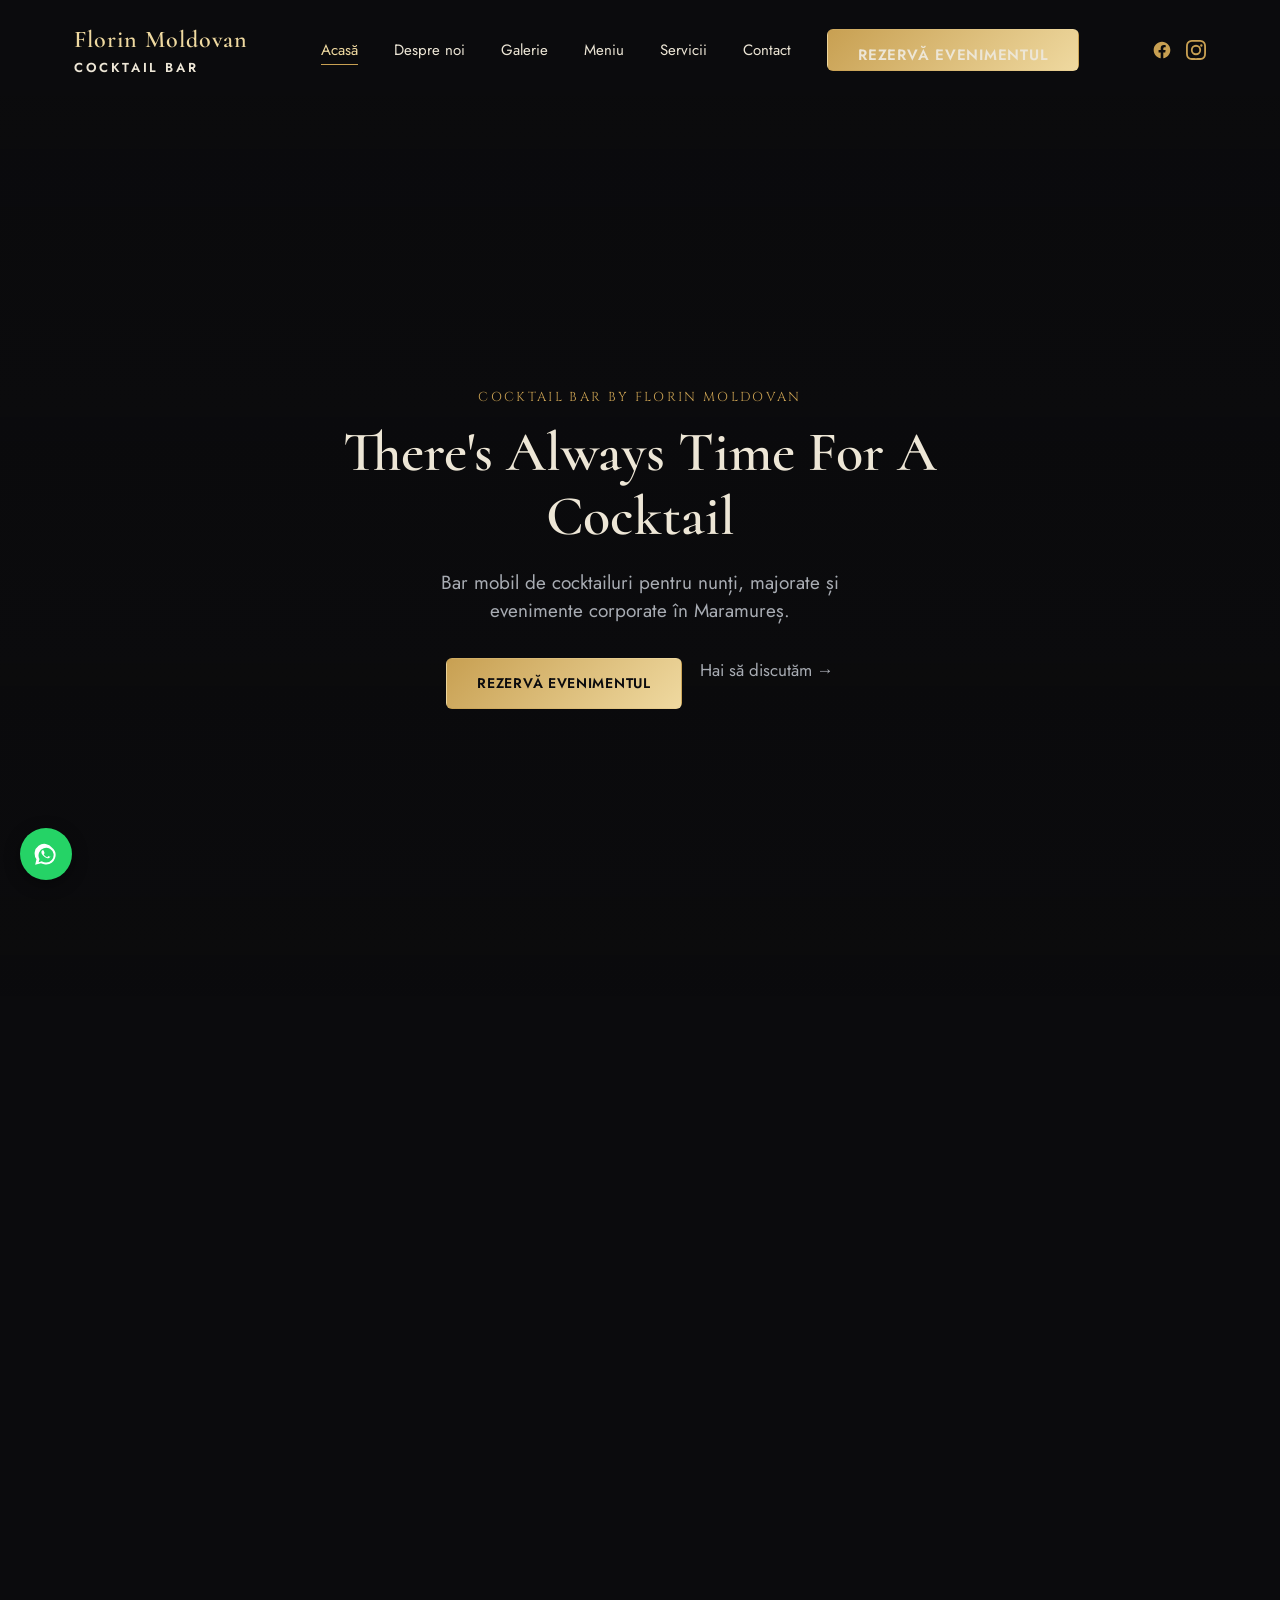
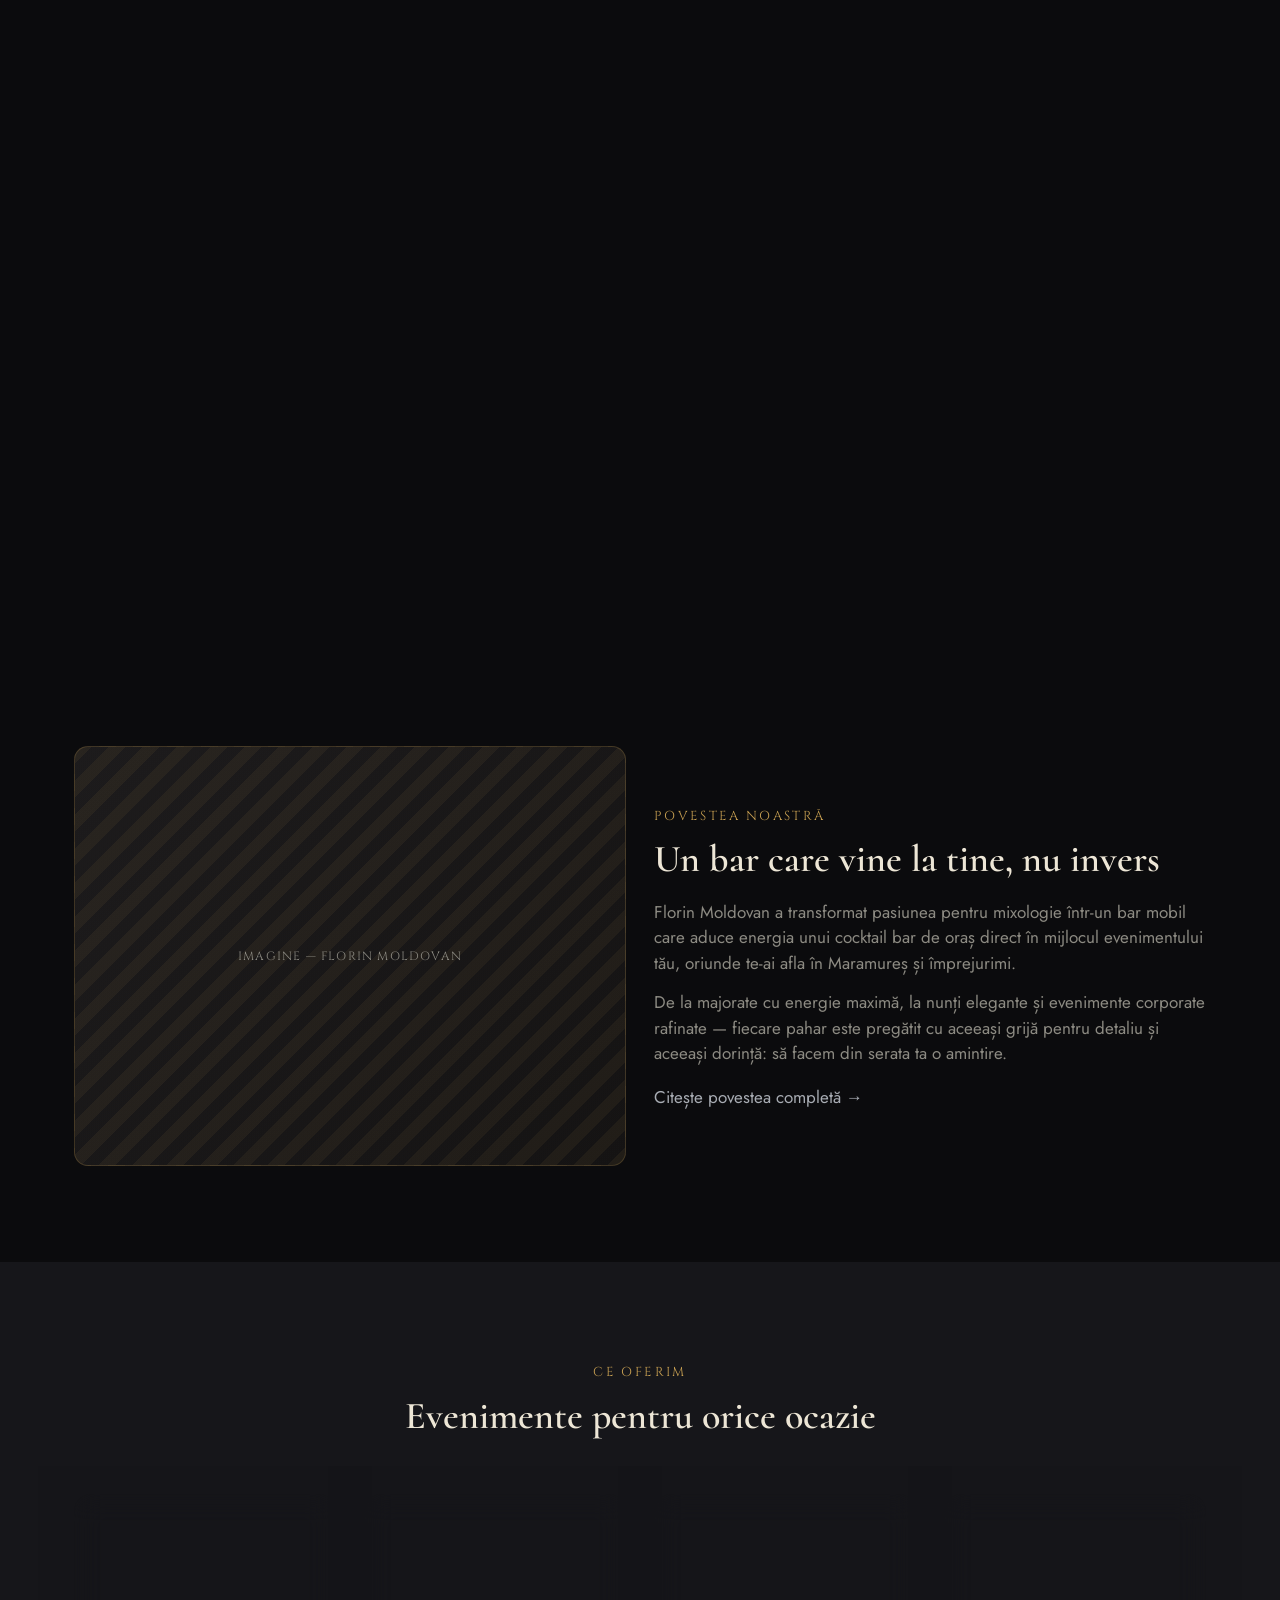
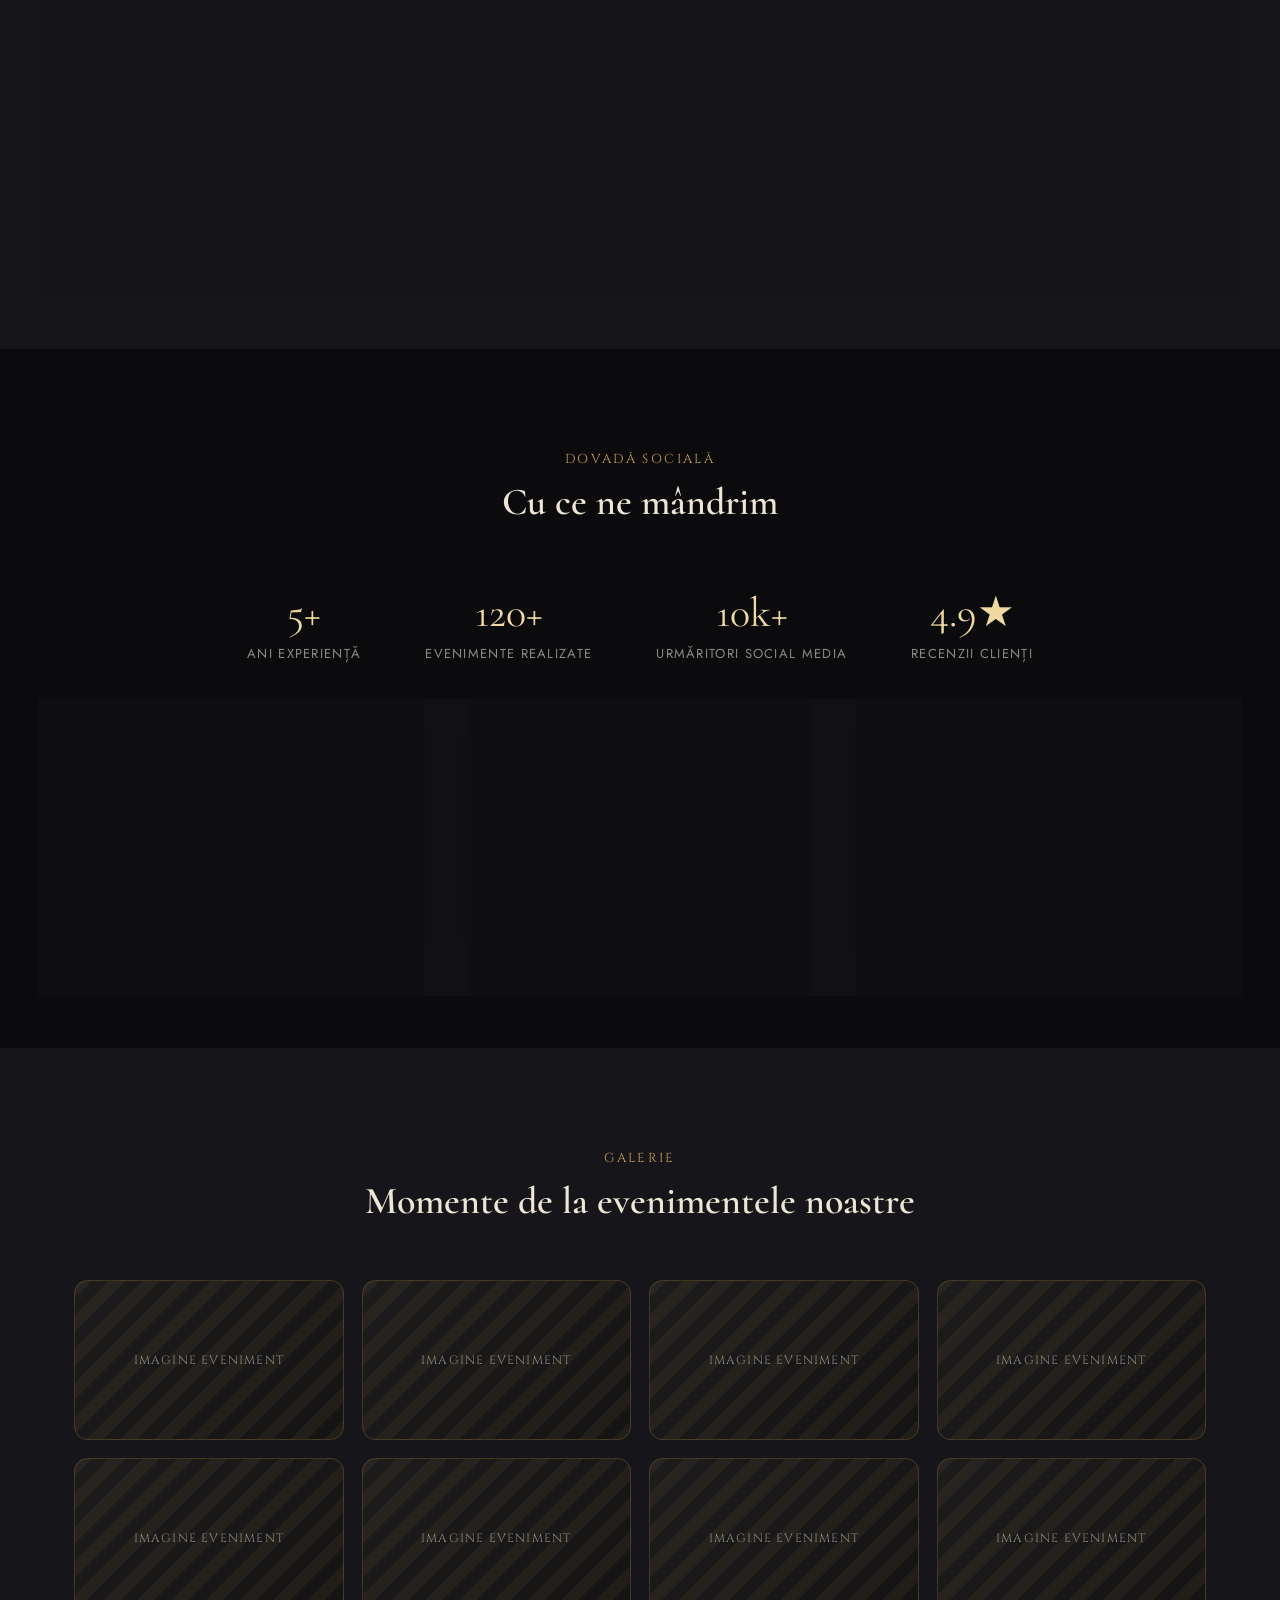
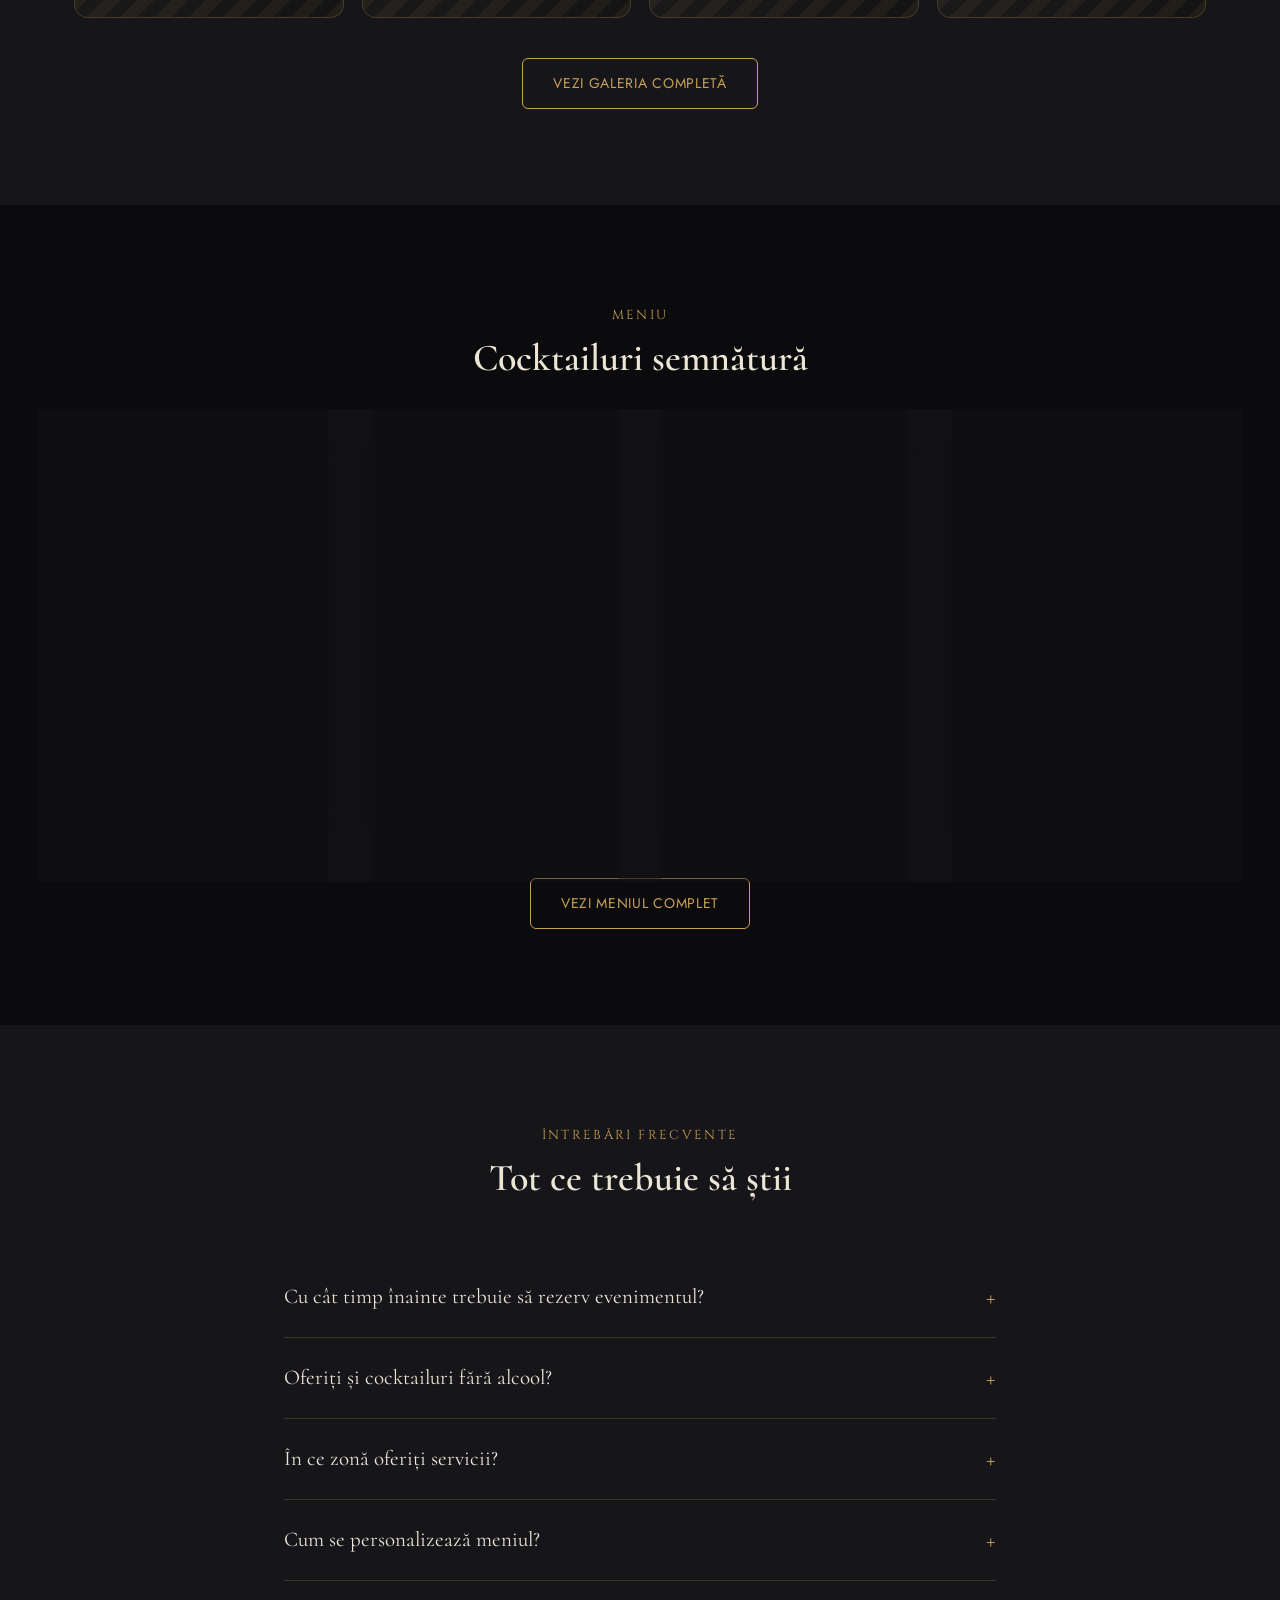
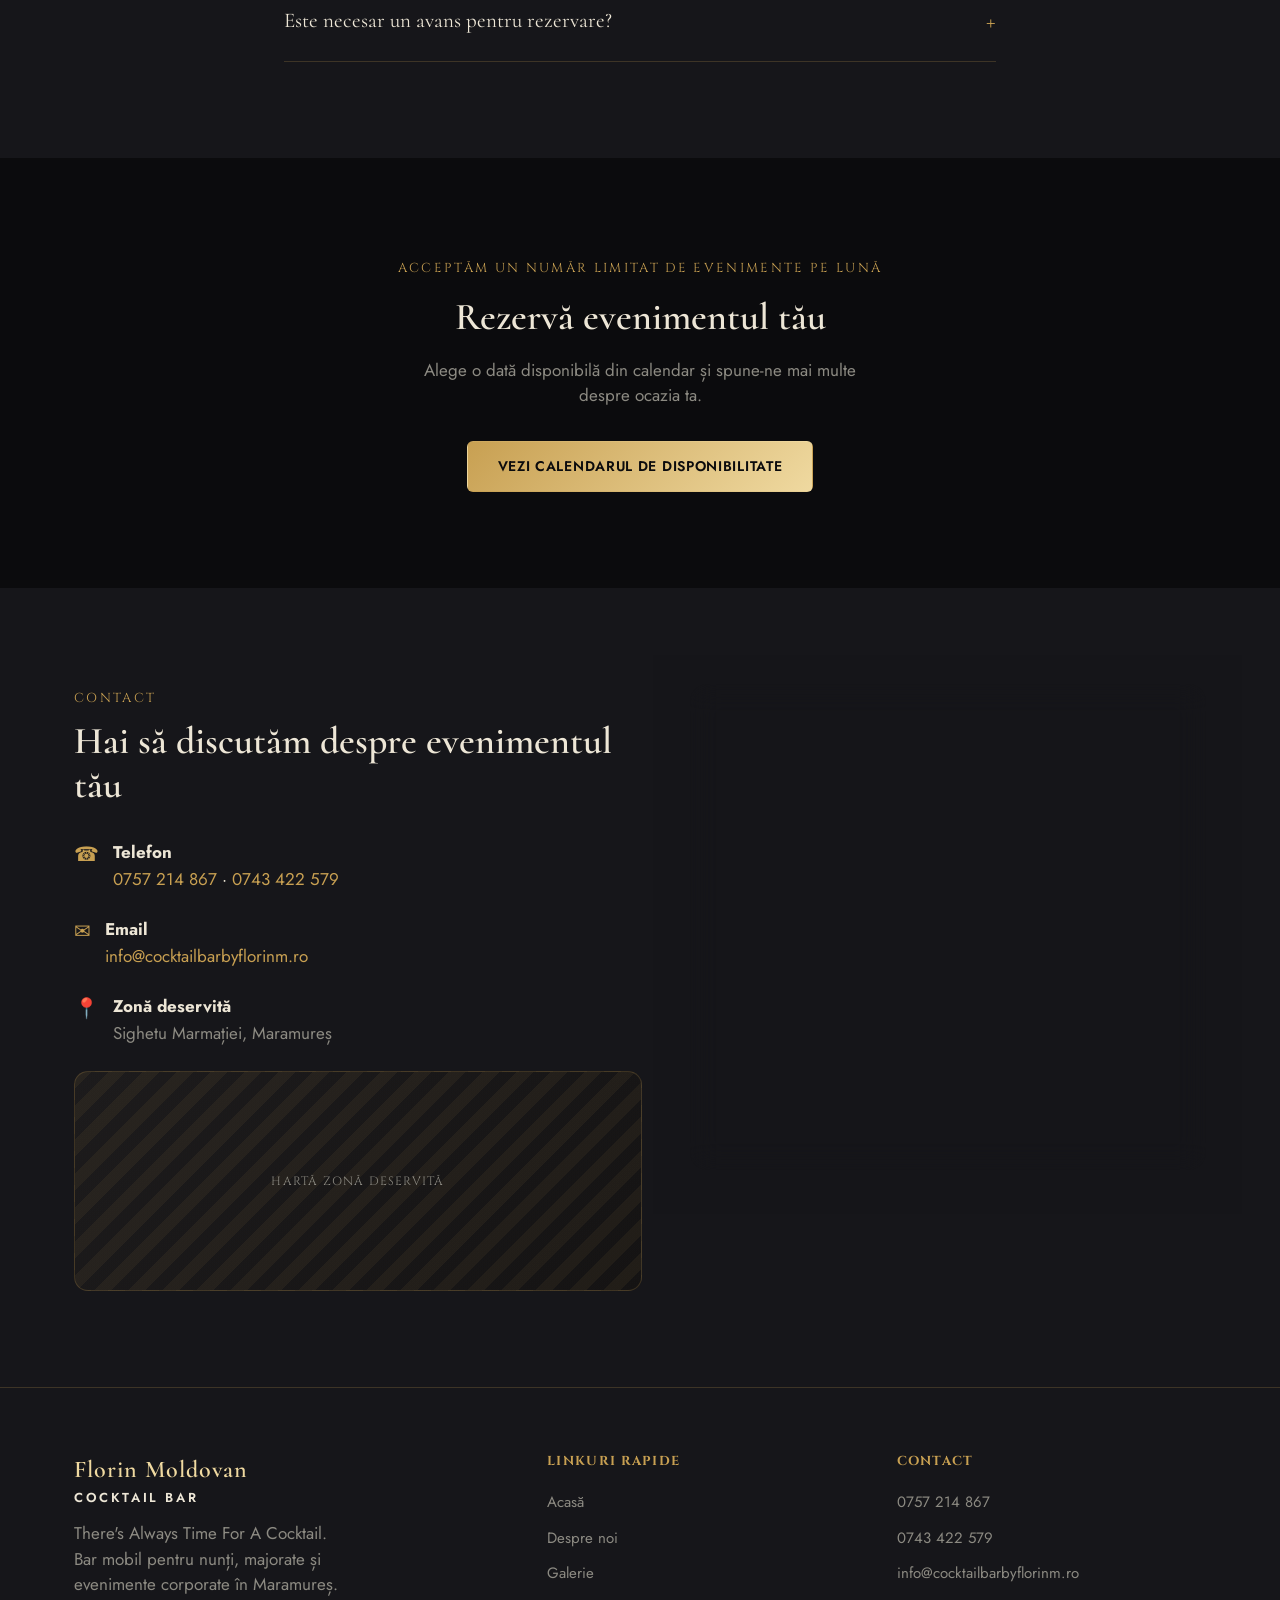
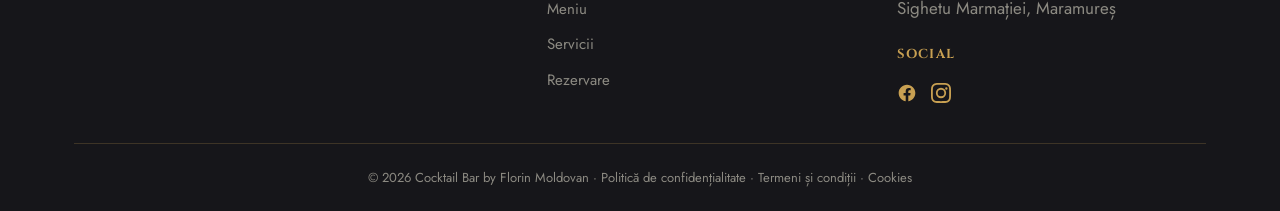
==== commit 6e75ef27: "Add real assets and content: scroll-video hero, menu from info.md, team section Replace placeholder " ====
--- a/index.html
+++ b/index.html
@@ -25,29 +25,29 @@
         <li><a href="rezervare.html" class="btn btn-primary">Rezervă evenimentul</a></li>
       </ul>
     </nav>
+    <div class="social-icons">
+      <a href="https://www.facebook.com/profile.php?id=61562849623971" target="_blank" rel="noopener" aria-label="Facebook"><svg viewBox="0 0 24 24"><path d="M22 12.06C22 6.51 17.52 2 12 2S2 6.51 2 12.06c0 5 3.66 9.13 8.44 9.94v-7.03H7.9v-2.91h2.54V9.84c0-2.5 1.49-3.89 3.77-3.89 1.09 0 2.23.2 2.23.2v2.46h-1.26c-1.24 0-1.63.77-1.63 1.56v1.87h2.78l-.44 2.91h-2.34V22c4.78-.81 8.44-4.94 8.44-9.94Z"/></svg></a>
+      <a href="https://www.instagram.com/cocktailbarbyflorinm/" target="_blank" rel="noopener" aria-label="Instagram"><svg viewBox="0 0 24 24"><path d="M12 2.16c3.2 0 3.58.01 4.85.07 1.17.05 1.8.24 2.22.41.56.21.96.47 1.38.89.42.42.68.82.89 1.38.17.42.36 1.05.41 2.22.06 1.27.07 1.65.07 4.85s-.01 3.58-.07 4.85c-.05 1.17-.24 1.8-.41 2.22-.21.56-.47.96-.89 1.38-.42.42-.82.68-1.38.89-.42.17-1.05.36-2.22.41-1.27.06-1.65.07-4.85.07s-3.58-.01-4.85-.07c-1.17-.05-1.8-.24-2.22-.41-.56-.21-.96-.47-1.38-.89-.42-.42-.68-.82-.89-1.38-.17-.42-.36-1.05-.41-2.22-.06-1.27-.07-1.65-.07-4.85s.01-3.58.07-4.85c.05-1.17.24-1.8.41-2.22.21-.56.47-.96.89-1.38.42-.42.82-.68 1.38-.89.42-.17 1.05-.36 2.22-.41 1.27-.06 1.65-.07 4.85-.07M12 0C8.74 0 8.33.01 7.05.07c-1.28.06-2.15.26-2.91.56-.79.31-1.46.72-2.13 1.39-.67.67-1.08 1.34-1.39 2.13-.3.76-.5 1.63-.56 2.91C.01 8.33 0 8.74 0 12s.01 3.67.07 4.95c.06 1.28.26 2.15.56 2.91.31.79.72 1.46 1.39 2.13.67.67 1.34 1.08 2.13 1.39.76.3 1.63.5 2.91.56C8.33 23.99 8.74 24 12 24s3.67-.01 4.95-.07c1.28-.06 2.15-.26 2.91-.56.79-.31 1.46-.72 2.13-1.39.67-.67 1.08-1.34 1.39-2.13.3-.76.5-1.63.56-2.91.06-1.28.07-1.69.07-4.95s-.01-3.67-.07-4.95c-.06-1.28-.26-2.15-.56-2.91-.31-.79-.72-1.46-1.39-2.13-.67-.67-1.34-1.08-2.13-1.39-.76-.3-1.63-.5-2.91-.56C15.67.01 15.26 0 12 0Zm0 5.84A6.16 6.16 0 1 0 18.16 12 6.16 6.16 0 0 0 12 5.84Zm0 10.16A4 4 0 1 1 16 12a4 4 0 0 1-4 4Zm6.41-10.84a1.44 1.44 0 1 0 1.44 1.44 1.44 1.44 0 0 0-1.44-1.44Z"/></svg></a>
+    </div>
     <button class="burger" aria-label="Meniu"><span></span><span></span><span></span></button>
   </div>
 </header>
 
-<!-- HERO: column hover -->
-<div class="col-hero">
-  <a class="col-hero-item" href="servicii.html#serviciu-majorate" data-target="servicii.html#serviciu-majorate" style="background-image:url('images/hero-majorate.jpg');">
-    <div class="col-hero-title"><span>Majorate</span></div>
-    <div class="col-hero-sub">Energie maximă, mocktails, prezentare spectaculoasă</div>
-  </a>
-  <a class="col-hero-item" href="servicii.html#serviciu-nunti" data-target="servicii.html#serviciu-nunti" style="background-image:url('images/hero-nunti.jpg');">
-    <div class="col-hero-title"><span>Nunți</span></div>
-    <div class="col-hero-sub">Eleganță, poveste vizuală, meniu personalizat</div>
-  </a>
-  <a class="col-hero-item" href="servicii.html#serviciu-corporate" data-target="servicii.html#serviciu-corporate" style="background-image:url('images/hero-corporate.jpg');">
-    <div class="col-hero-title"><span>Corporate</span></div>
-    <div class="col-hero-sub">Profesionalism, oferte personalizate</div>
-  </a>
-  <a class="col-hero-item" href="servicii.html#serviciu-privat" data-target="servicii.html#serviciu-privat" style="background-image:url('images/hero-privat.jpg');">
-    <div class="col-hero-title"><span>Petreceri private</span></div>
-    <div class="col-hero-sub">Aniversări, evenimente outdoor, festivaluri private</div>
-  </a>
-</div>
+<!-- HERO: scroll-controlled video -->
+<section class="scroll-video-hero">
+  <div class="video-pin">
+    <video src="assets/video/scroll_v2.mp4" muted playsinline preload="auto"></video>
+    <div class="video-overlay-content">
+      <span class="eyebrow">Cocktail Bar by Florin Moldovan</span>
+      <h1>There's Always Time For A Cocktail</h1>
+      <p class="lead">Bar mobil de cocktailuri pentru nunți, majorate și evenimente corporate în Maramureș.</p>
+      <div class="cta-group">
+        <a href="rezervare.html" class="btn btn-primary">Rezervă evenimentul</a>
+        <a href="#contact" class="btn-ghost">Hai să discutăm →</a>
+      </div>
+    </div>
+  </div>
+</section>
 
 <!-- POVESTEA -->
 <section>
@@ -73,26 +73,26 @@
       <h2>Evenimente pentru orice ocazie</h2>
     </div>
     <div class="grid grid-4">
-      <div class="card fade-up">
-        <div class="ph" style="height:120px;margin-bottom:18px;">Majorate</div>
+      <a class="card fade-up" href="servicii.html#serviciu-majorate" style="text-decoration:none;display:block;">
+        <div class="ph" style="height:140px;margin-bottom:18px;background-image:url('images/hero-majorate.jpg');background-size:cover;background-position:center;"></div>
         <h3>Majorate</h3>
         <p style="margin-top:8px;">Energie maximă, mocktails pentru invitații minori, prezentare spectaculoasă.</p>
-      </div>
-      <div class="card fade-up">
-        <div class="ph" style="height:120px;margin-bottom:18px;">Nunți</div>
+      </a>
+      <a class="card fade-up" href="servicii.html#serviciu-nunti" style="text-decoration:none;display:block;">
+        <div class="ph" style="height:140px;margin-bottom:18px;background-image:url('images/hero-nunti.jpg');background-size:cover;background-position:center;"></div>
         <h3>Nunți</h3>
         <p style="margin-top:8px;">Eleganță, poveste vizuală, meniu personalizat pentru ziua cea mare.</p>
-      </div>
-      <div class="card fade-up">
-        <div class="ph" style="height:120px;margin-bottom:18px;">Corporate</div>
+      </a>
+      <a class="card fade-up" href="servicii.html#serviciu-corporate" style="text-decoration:none;display:block;">
+        <div class="ph" style="height:140px;margin-bottom:18px;background-image:url('images/hero-corporate.jpg');background-size:cover;background-position:center;"></div>
         <h3>Corporate</h3>
         <p style="margin-top:8px;">Profesionalism, oferte personalizate pentru evenimente de companie.</p>
-      </div>
-      <div class="card fade-up">
-        <div class="ph" style="height:120px;margin-bottom:18px;">Petreceri private</div>
+      </a>
+      <a class="card fade-up" href="servicii.html#serviciu-privat" style="text-decoration:none;display:block;">
+        <div class="ph" style="height:140px;margin-bottom:18px;background-image:url('images/hero-privat.jpg');background-size:cover;background-position:center;"></div>
         <h3>Petreceri private</h3>
         <p style="margin-top:8px;">Aniversări, evenimente outdoor și festivaluri private.</p>
-      </div>
+      </a>
     </div>
   </div>
 </section>
@@ -242,11 +242,11 @@
         <div style="margin-top:32px;">
           <div class="contact-info-item">
             <span class="icon">☎</span>
-            <div><strong>Telefon</strong><a href="tel:+40767555108">+40 767 555 108</a></div>
+            <div><strong>Telefon</strong><a href="tel:+40757214867">0757 214 867</a> · <a href="tel:+40743422579">0743 422 579</a></div>
           </div>
           <div class="contact-info-item">
             <span class="icon">✉</span>
-            <div><strong>Email</strong><a href="mailto:vipcocktailbar@gmail.com">vipcocktailbar@gmail.com</a></div>
+            <div><strong>Email</strong><a href="mailto:info@cocktailbarbyflorinm.ro">info@cocktailbarbyflorinm.ro</a></div>
           </div>
           <div class="contact-info-item">
             <span class="icon">📍</span>
@@ -277,7 +277,7 @@
   </div>
 </section>
 
-<a href="https://wa.me/40767555108" class="whatsapp-float" aria-label="WhatsApp" target="_blank" rel="noopener">
+<a href="https://wa.me/40757214867" class="whatsapp-float" aria-label="WhatsApp" target="_blank" rel="noopener">
   <svg viewBox="0 0 24 24"><path d="M17.6 6.32A8.6 8.6 0 0 0 3.2 16.8L2 22l5.36-1.41A8.6 8.6 0 0 0 12 21.6a8.6 8.6 0 0 0 5.6-15.28ZM12 19.9a7 7 0 0 1-3.57-.98l-.26-.15-2.96.78.79-2.88-.17-.3A7 7 0 1 1 19 12a7 7 0 0 1-7 7.9Zm3.86-5.24c-.21-.1-1.24-.61-1.43-.68-.19-.07-.33-.1-.47.1-.14.21-.54.68-.66.82-.12.14-.24.15-.45.05-.21-.1-.88-.32-1.67-1.03-.62-.55-1.03-1.23-1.15-1.44-.12-.21-.01-.32.1-.43.1-.1.21-.27.32-.4.1-.14.14-.24.21-.4.07-.16.03-.3-.04-.4-.07-.1-.62-1.5-.85-2.04-.15-.36-.31-.31-.43-.32-.11-.01-.24-.01-.37-.01-.13 0-.34.05-.52.27-.18.21-.69.68-.69 1.65 0 .97.71 1.91.81 2.04.1.13 1.39 2.13 3.39 2.91 1.99.78 1.99.52 2.35.49.36-.03 1.24-.51 1.41-1 .18-.49.18-.91.13-1-.05-.1-.18-.15-.39-.25Z"/></svg>
 </a>
 
@@ -302,15 +302,16 @@
       <div>
         <h4>Contact</h4>
         <ul>
-          <li><a href="tel:+40767555108">+40 767 555 108</a></li>
-          <li><a href="mailto:vipcocktailbar@gmail.com">vipcocktailbar@gmail.com</a></li>
+          <li><a href="tel:+40757214867">0757 214 867</a></li>
+          <li><a href="tel:+40743422579">0743 422 579</a></li>
+          <li><a href="mailto:info@cocktailbarbyflorinm.ro">info@cocktailbarbyflorinm.ro</a></li>
           <li><span style="color:var(--text-muted);">Sighetu Marmației, Maramureș</span></li>
         </ul>
         <h4 style="margin-top:24px;">Social</h4>
-        <ul>
-          <li><a href="#" target="_blank" rel="noopener">Facebook</a></li>
-          <li><a href="#" target="_blank" rel="noopener">Instagram</a></li>
-        </ul>
+        <div class="social-icons">
+          <a href="https://www.facebook.com/profile.php?id=61562849623971" target="_blank" rel="noopener" aria-label="Facebook"><svg viewBox="0 0 24 24"><path d="M22 12.06C22 6.51 17.52 2 12 2S2 6.51 2 12.06c0 5 3.66 9.13 8.44 9.94v-7.03H7.9v-2.91h2.54V9.84c0-2.5 1.49-3.89 3.77-3.89 1.09 0 2.23.2 2.23.2v2.46h-1.26c-1.24 0-1.63.77-1.63 1.56v1.87h2.78l-.44 2.91h-2.34V22c4.78-.81 8.44-4.94 8.44-9.94Z"/></svg></a>
+          <a href="https://www.instagram.com/cocktailbarbyflorinm/" target="_blank" rel="noopener" aria-label="Instagram"><svg viewBox="0 0 24 24"><path d="M12 2.16c3.2 0 3.58.01 4.85.07 1.17.05 1.8.24 2.22.41.56.21.96.47 1.38.89.42.42.68.82.89 1.38.17.42.36 1.05.41 2.22.06 1.27.07 1.65.07 4.85s-.01 3.58-.07 4.85c-.05 1.17-.24 1.8-.41 2.22-.21.56-.47.96-.89 1.38-.42.42-.82.68-1.38.89-.42.17-1.05.36-2.22.41-1.27.06-1.65.07-4.85.07s-3.58-.01-4.85-.07c-1.17-.05-1.8-.24-2.22-.41-.56-.21-.96-.47-1.38-.89-.42-.42-.68-.82-.89-1.38-.17-.42-.36-1.05-.41-2.22-.06-1.27-.07-1.65-.07-4.85s.01-3.58.07-4.85c.05-1.17.24-1.8.41-2.22.21-.56.47-.96.89-1.38.42-.42.82-.68 1.38-.89.42-.17 1.05-.36 2.22-.41 1.27-.06 1.65-.07 4.85-.07M12 0C8.74 0 8.33.01 7.05.07c-1.28.06-2.15.26-2.91.56-.79.31-1.46.72-2.13 1.39-.67.67-1.08 1.34-1.39 2.13-.3.76-.5 1.63-.56 2.91C.01 8.33 0 8.74 0 12s.01 3.67.07 4.95c.06 1.28.26 2.15.56 2.91.31.79.72 1.46 1.39 2.13.67.67 1.34 1.08 2.13 1.39.76.3 1.63.5 2.91.56C8.33 23.99 8.74 24 12 24s3.67-.01 4.95-.07c1.28-.06 2.15-.26 2.91-.56.79-.31 1.46-.72 2.13-1.39.67-.67 1.08-1.34 1.39-2.13.3-.76.5-1.63.56-2.91.06-1.28.07-1.69.07-4.95s-.01-3.67-.07-4.95c-.06-1.28-.26-2.15-.56-2.91-.31-.79-.72-1.46-1.39-2.13-.67-.67-1.34-1.08-2.13-1.39-.76-.3-1.63-.5-2.91-.56C15.67.01 15.26 0 12 0Zm0 5.84A6.16 6.16 0 1 0 18.16 12 6.16 6.16 0 0 0 12 5.84Zm0 10.16A4 4 0 1 1 16 12a4 4 0 0 1-4 4Zm6.41-10.84a1.44 1.44 0 1 0 1.44 1.44 1.44 1.44 0 0 0-1.44-1.44Z"/></svg></a>
+        </div>
       </div>
     </div>
     <div class="footer-bottom">
--- a/css/style.css
+++ b/css/style.css
@@ -77,6 +77,12 @@
   text-align:center;
   min-height:160px;
   border-radius:14px;
+  overflow:hidden;
+}
+.ph img{
+  width:100%;
+  height:100%;
+  object-fit:cover;
 }
 
 /* ============ HEADER ============ */
@@ -698,3 +704,125 @@
   .col-hero-item{height:220px;flex-grow:1 !important;}
   .col-hero-title span{writing-mode:horizontal-tb;transform:none;font-size:22px;}
 }
+
+/* ============ SCROLL-CONTROLLED VIDEO HERO ============ */
+.scroll-video-hero{
+  position:relative;
+  height:250vh;
+}
+.scroll-video-hero .video-pin{
+  position:sticky;
+  top:0;
+  height:100vh;
+  overflow:hidden;
+  display:flex;
+  align-items:center;
+  justify-content:center;
+}
+.scroll-video-hero video{
+  position:absolute;
+  inset:0;
+  width:100%;
+  height:100%;
+  object-fit:cover;
+}
+.scroll-video-hero .video-pin::after{
+  content:'';
+  position:absolute;inset:0;
+  background:linear-gradient(180deg, rgba(11,11,13,0.35) 0%, rgba(11,11,13,0.65) 100%);
+}
+.video-overlay-content{
+  position:relative;
+  z-index:2;
+  text-align:center;
+  max-width:680px;
+  padding:0 24px;
+  opacity:0;
+  transform:translateY(16px);
+  transition:opacity 400ms ease-out, transform 400ms ease-out;
+}
+.video-overlay-content.in-view{opacity:1;transform:translateY(0);}
+.video-overlay-content .lead{
+  font-size:19px;
+  color:var(--silver-400);
+  margin:20px auto 32px;
+  max-width:480px;
+}
+.video-overlay-content .cta-group{
+  display:flex;
+  gap:18px;
+  flex-wrap:wrap;
+  justify-content:center;
+}
+
+/* full-bleed variant (menu page) */
+.scroll-video-hero.fullbleed{height:300vh;}
+.scroll-video-hero.fullbleed .video-pin{
+  width:100vw;
+  position:sticky;
+  left:50%;
+  margin-left:-50vw;
+}
+
+@media (max-width:900px){
+  .scroll-video-hero{height:160vh;}
+  .scroll-video-hero.fullbleed{height:180vh;}
+}
+
+/* ============ SOCIAL ICONS (header + footer) ============ */
+.social-icons{
+  display:flex;
+  gap:14px;
+  align-items:center;
+}
+.social-icons a{
+  display:flex;
+  align-items:center;
+  justify-content:center;
+}
+.social-icons svg{
+  width:20px;
+  height:20px;
+  fill:var(--gold-500);
+  transition:fill 250ms ease-out;
+}
+.social-icons a:hover svg{fill:var(--gold-300);}
+
+/* ============ LIGHTBOX PREV/NEXT ============ */
+.lightbox-prev,
+.lightbox-next{
+  position:absolute;
+  top:50%;
+  transform:translateY(-50%);
+  color:var(--ivory-text);
+  font-size:42px;
+  line-height:1;
+  background:none;
+  border:none;
+  cursor:pointer;
+  padding:10px 16px;
+  transition:color 250ms ease-out;
+}
+.lightbox-prev{left:20px;}
+.lightbox-next{right:20px;}
+.lightbox-prev:hover,
+.lightbox-next:hover{color:var(--gold-300);}
+
+/* ============ MENU PRICE NOTE ============ */
+.price-note{
+  font-size:13px;
+  color:var(--text-muted);
+  margin-top:14px;
+}
+
+/* ============ TEAM ============ */
+.team-card{text-align:center;}
+.team-card .ph{height:200px;margin-bottom:18px;border-radius:50%;aspect-ratio:1/1;}
+.team-card .role{
+  display:block;
+  font-size:13px;
+  color:var(--gold-500);
+  text-transform:uppercase;
+  letter-spacing:0.05em;
+  margin-top:4px;
+}
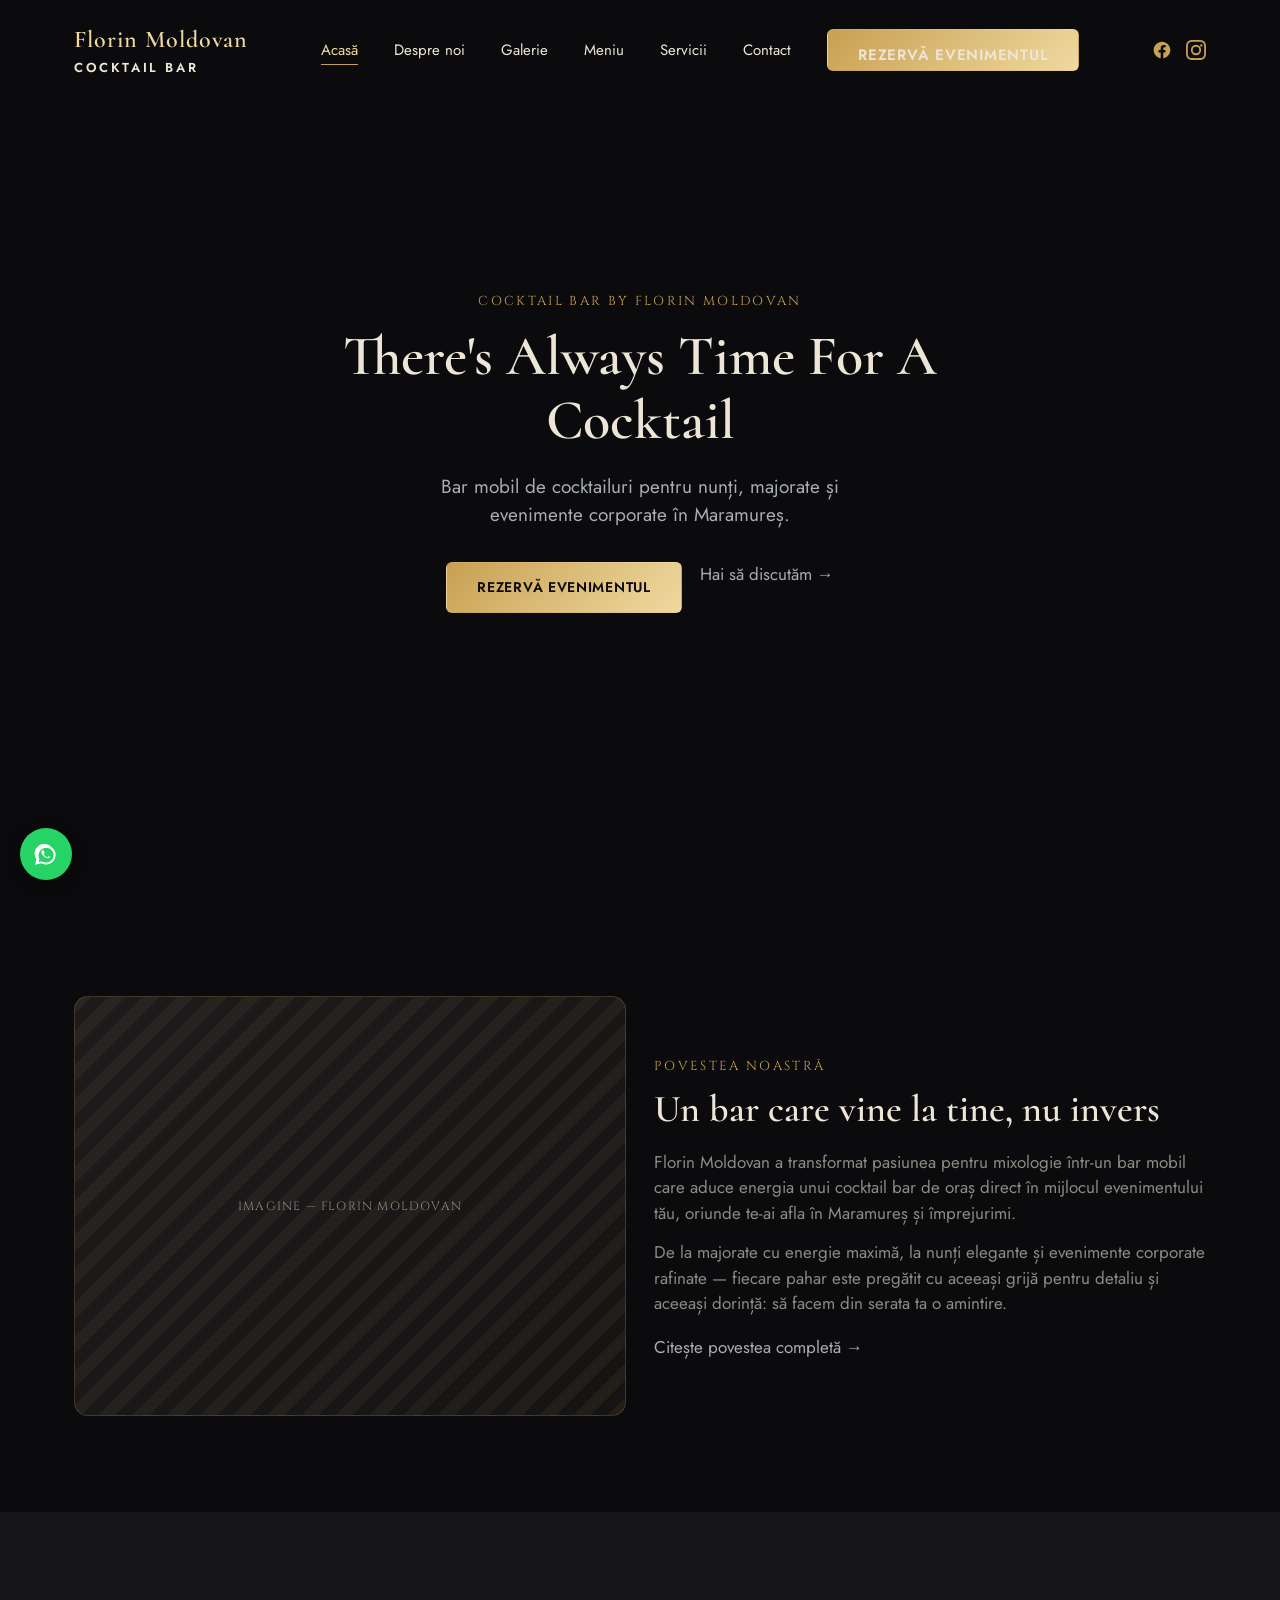
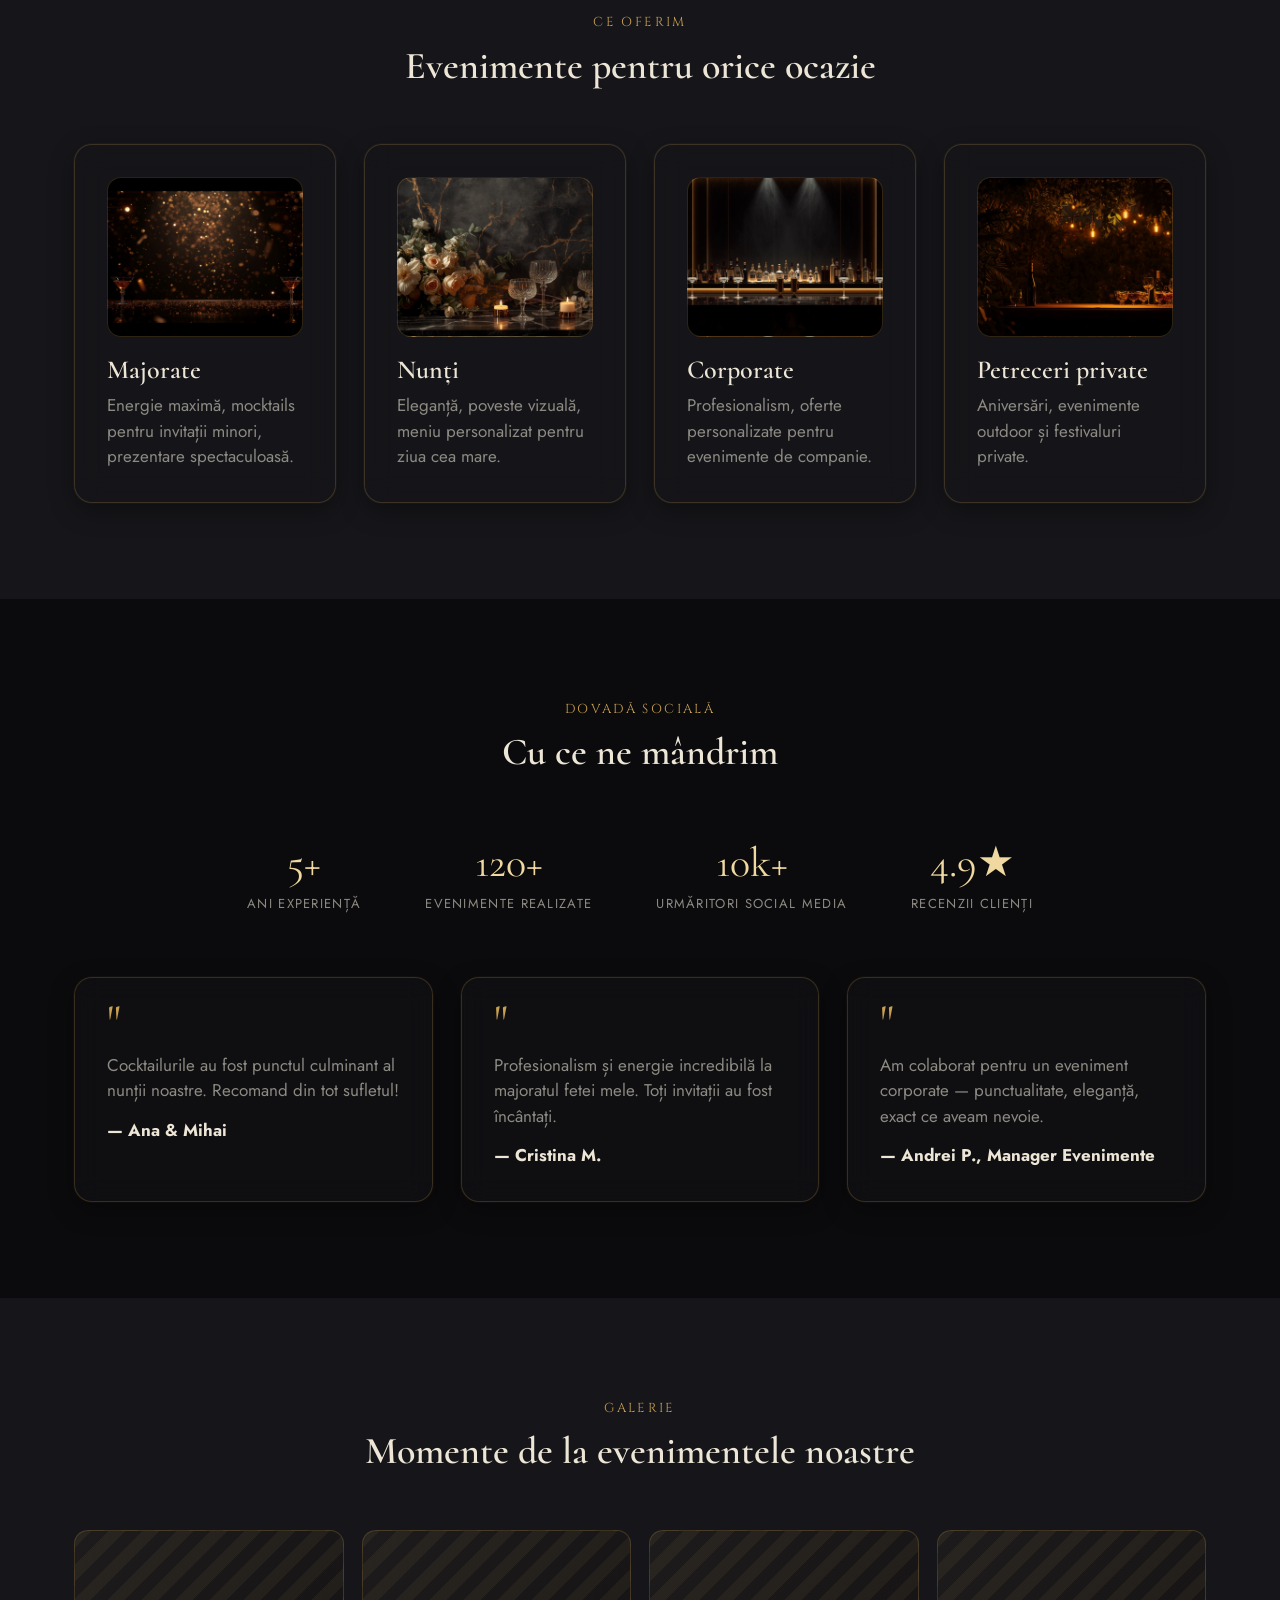
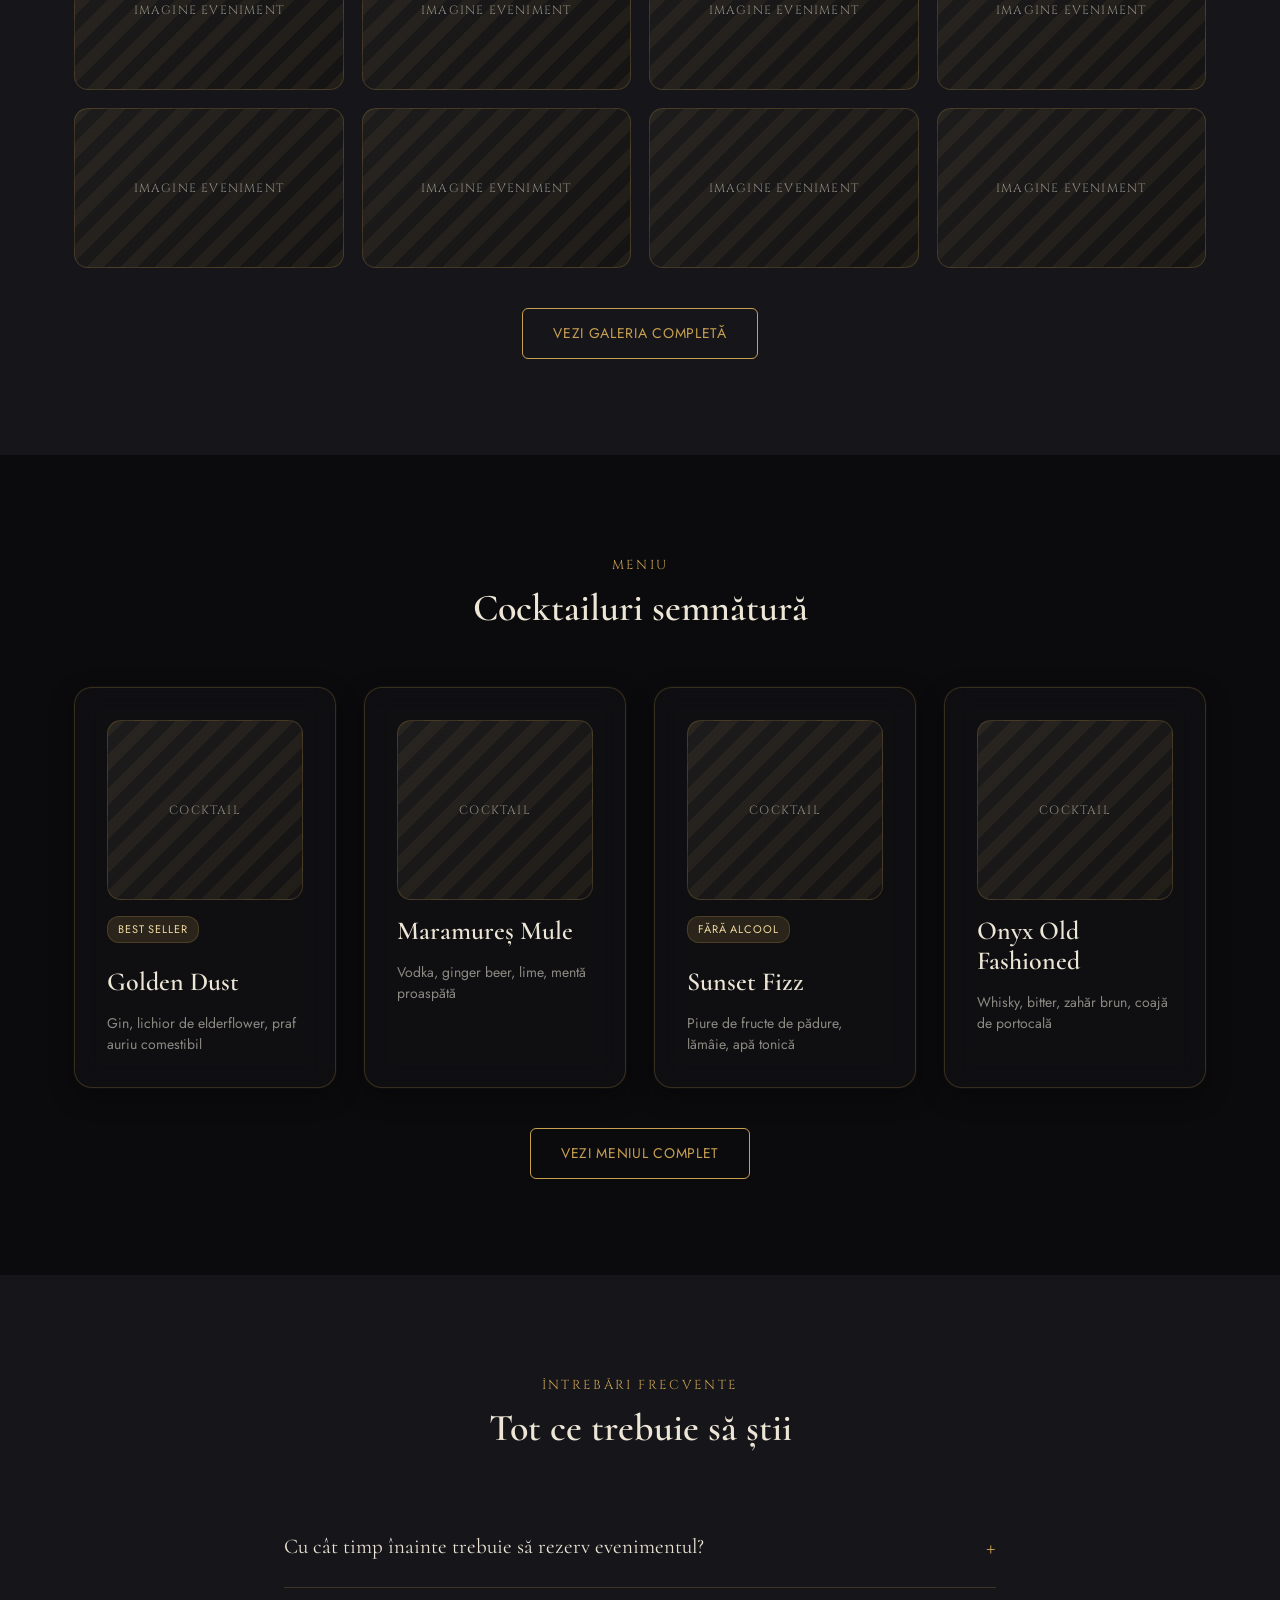
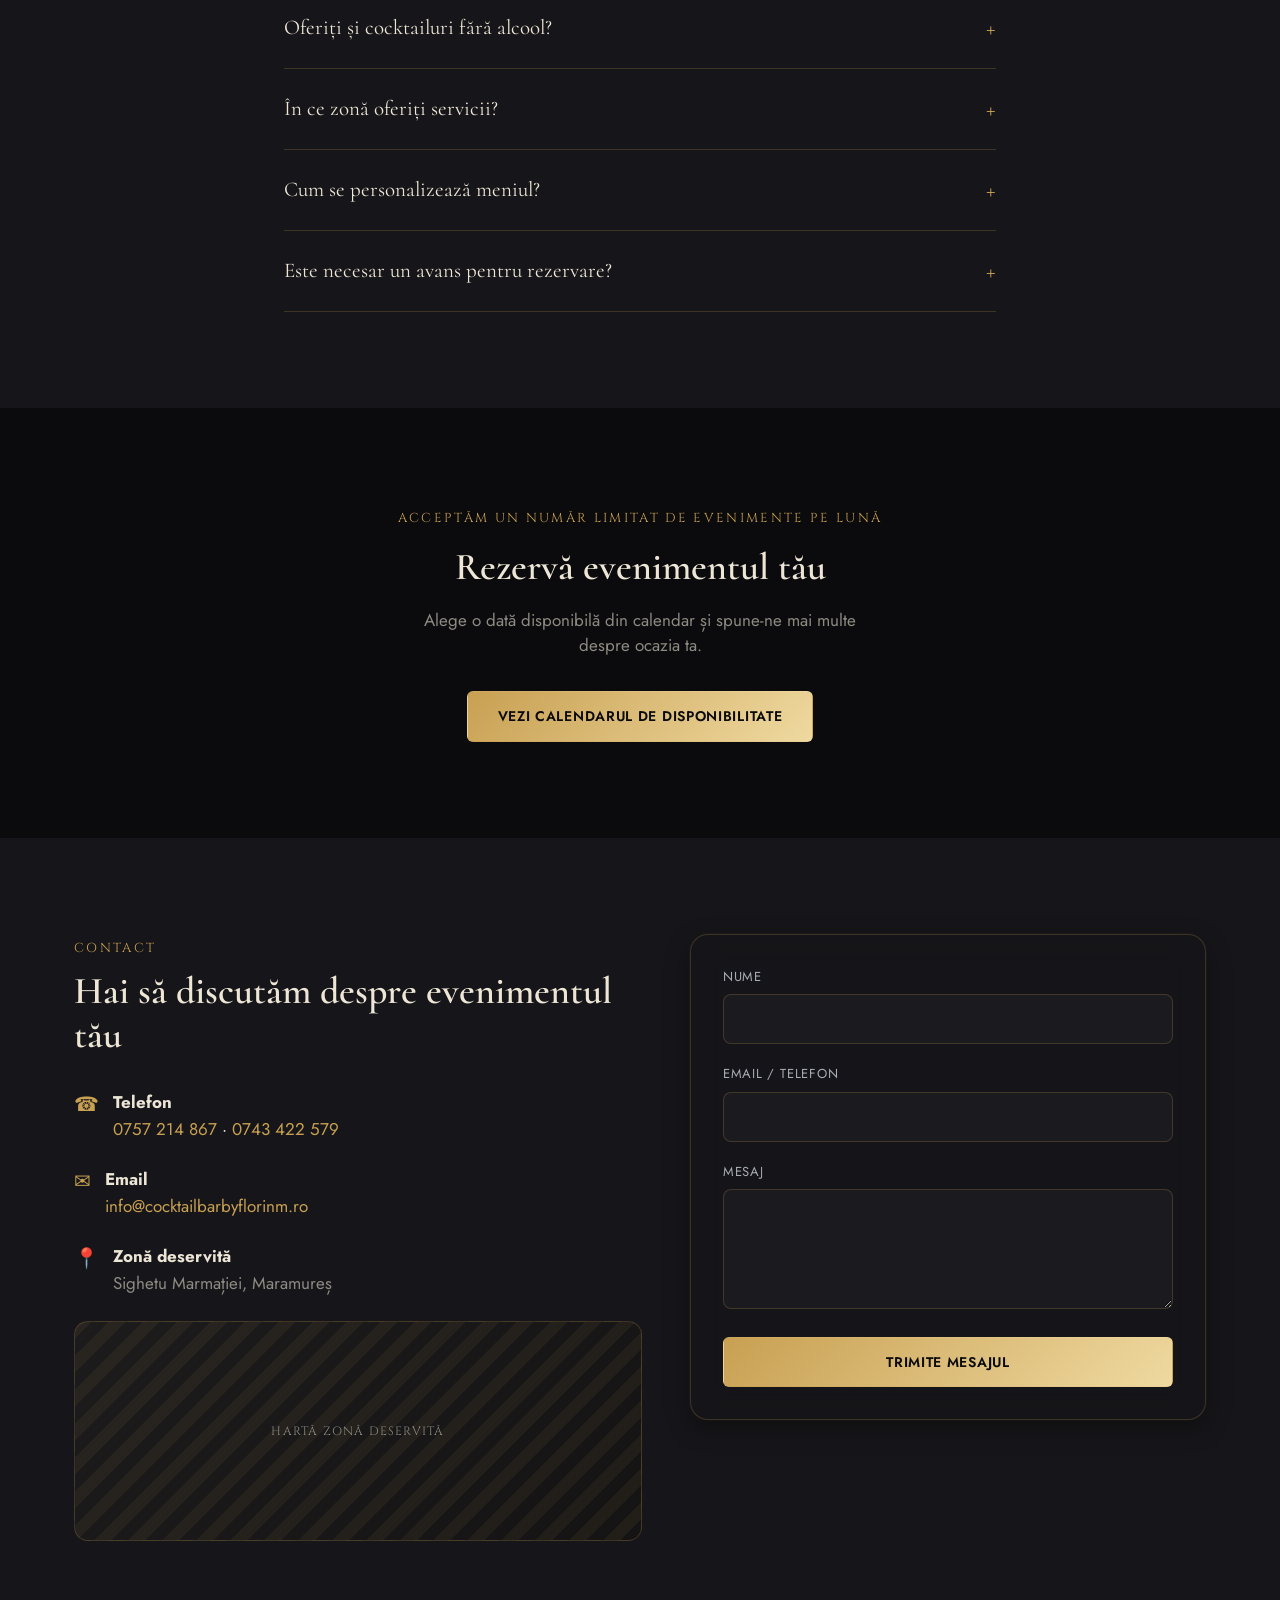
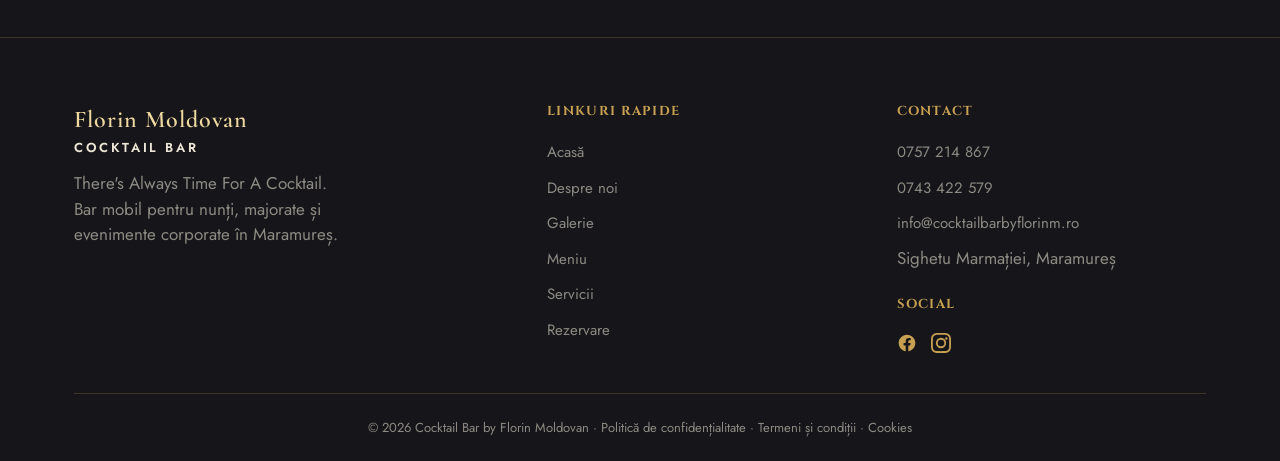
==== commit 7c6f957e: "Replace scroll-scrubbed video hero with simple autoplay loop, two clips The scroll-controlled video " ====
--- a/index.html
+++ b/index.html
@@ -33,18 +33,16 @@
   </div>
 </header>
 
-<!-- HERO: scroll-controlled video -->
-<section class="scroll-video-hero">
-  <div class="video-pin">
-    <video src="assets/video/scroll_v2.mp4" muted playsinline preload="auto"></video>
-    <div class="video-overlay-content">
-      <span class="eyebrow">Cocktail Bar by Florin Moldovan</span>
-      <h1>There's Always Time For A Cocktail</h1>
-      <p class="lead">Bar mobil de cocktailuri pentru nunți, majorate și evenimente corporate în Maramureș.</p>
-      <div class="cta-group">
-        <a href="rezervare.html" class="btn btn-primary">Rezervă evenimentul</a>
-        <a href="#contact" class="btn-ghost">Hai să discutăm →</a>
-      </div>
+<!-- HERO: autoplay video -->
+<section class="video-hero">
+  <video src="assets/video/party.mp4" autoplay muted loop playsinline preload="auto"></video>
+  <div class="video-overlay-content fade-up">
+    <span class="eyebrow">Cocktail Bar by Florin Moldovan</span>
+    <h1>There's Always Time For A Cocktail</h1>
+    <p class="lead">Bar mobil de cocktailuri pentru nunți, majorate și evenimente corporate în Maramureș.</p>
+    <div class="cta-group">
+      <a href="rezervare.html" class="btn btn-primary">Rezervă evenimentul</a>
+      <a href="#contact" class="btn-ghost">Hai să discutăm →</a>
     </div>
   </div>
 </section>
--- a/css/style.css
+++ b/css/style.css
@@ -705,31 +705,26 @@
   .col-hero-title span{writing-mode:horizontal-tb;transform:none;font-size:22px;}
 }
 
-/* ============ SCROLL-CONTROLLED VIDEO HERO ============ */
-.scroll-video-hero{
+/* ============ AUTOPLAY VIDEO HERO ============ */
+.video-hero{
   position:relative;
-  height:250vh;
-}
-.scroll-video-hero .video-pin{
-  position:sticky;
-  top:0;
   height:100vh;
   overflow:hidden;
   display:flex;
   align-items:center;
   justify-content:center;
 }
-.scroll-video-hero video{
+.video-hero video{
   position:absolute;
   inset:0;
   width:100%;
   height:100%;
   object-fit:cover;
 }
-.scroll-video-hero .video-pin::after{
+.video-hero::after{
   content:'';
   position:absolute;inset:0;
-  background:linear-gradient(180deg, rgba(11,11,13,0.35) 0%, rgba(11,11,13,0.65) 100%);
+  background:linear-gradient(180deg, rgba(11,11,13,0.55) 0%, rgba(11,11,13,0.75) 100%);
 }
 .video-overlay-content{
   position:relative;
@@ -737,11 +732,7 @@
   text-align:center;
   max-width:680px;
   padding:0 24px;
-  opacity:0;
-  transform:translateY(16px);
-  transition:opacity 400ms ease-out, transform 400ms ease-out;
-}
-.video-overlay-content.in-view{opacity:1;transform:translateY(0);}
+}
 .video-overlay-content .lead{
   font-size:19px;
   color:var(--silver-400);
@@ -753,20 +744,6 @@
   gap:18px;
   flex-wrap:wrap;
   justify-content:center;
-}
-
-/* full-bleed variant (menu page) */
-.scroll-video-hero.fullbleed{height:300vh;}
-.scroll-video-hero.fullbleed .video-pin{
-  width:100vw;
-  position:sticky;
-  left:50%;
-  margin-left:-50vw;
-}
-
-@media (max-width:900px){
-  .scroll-video-hero{height:160vh;}
-  .scroll-video-hero.fullbleed{height:180vh;}
 }
 
 /* ============ SOCIAL ICONS (header + footer) ============ */
